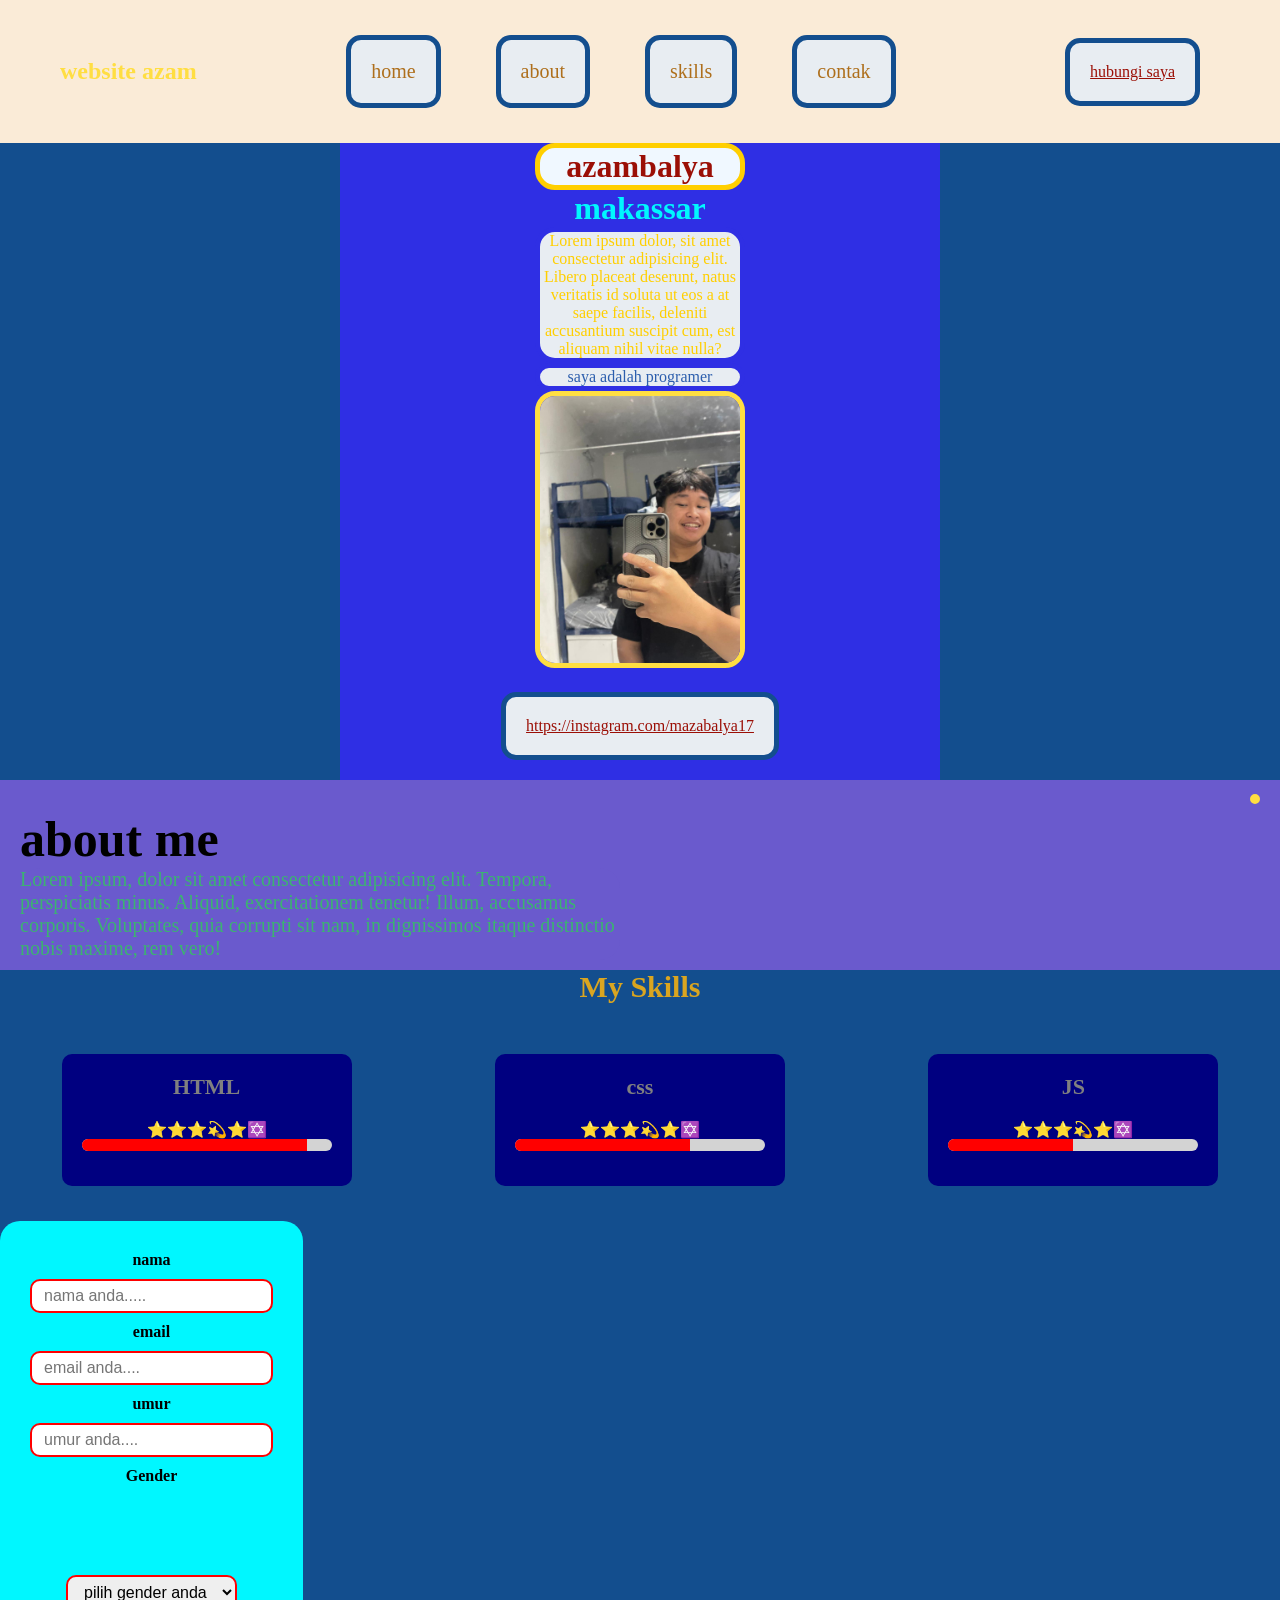
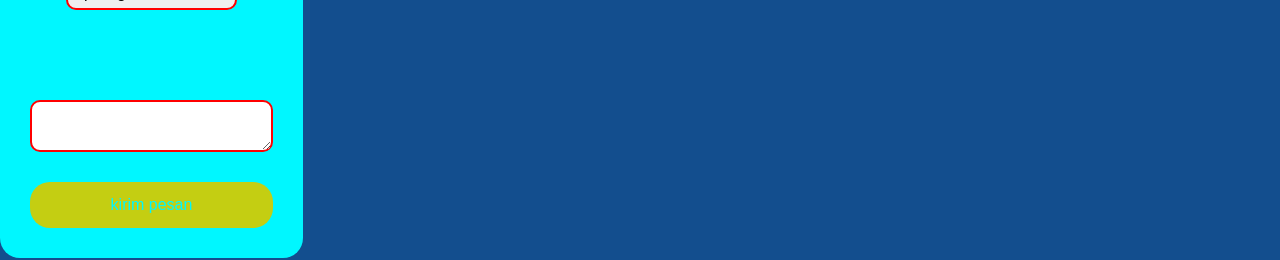
==== page3.html @ 0e95609a "first_website" ====
<!DOCTYPE html>
<html lang="en">
<head>
    <meta charset="UTF-8">
    <meta name="viewport" content="width=device-width, initial-scale=1.0">
    <title>Document</title>
    <link rel="stylesheet" href="main.css">
    <link href="https://unpkg.com/aos@2.3.1/dist/aos.css" rel="stylesheet">
</head>
<nav class="navbar">
    <h1>website azam</h1>
    <div class="menu">
        <ul>
            <li><a href="index.html">home</a></li>
            <li> <a href="#about-me">about</a></li>
            <li> <a href="#skills">skills</a></li>
            <li> <a href="">contak</a></li>
            
        
        </ul>
    </div>
    <div class="navbutton">
        <a href="">hubungi saya</a>

    </div>


</nav> 
<body>
    <div class="html-1"data-aos="flip-right"data-aos-duration="1000">
 <h1 class="header">azambalya</h1>
 <h1 class="alamat">makassar</h1>
 <p class="lorem">Lorem ipsum dolor, sit amet consectetur adipisicing elit. Libero placeat deserunt, natus veritatis id soluta ut eos a at saepe facilis, deleniti accusantium suscipit cum, est aliquam nihil vitae nulla?</p>
 <p>saya adalah programer</p> 
 <img  src="azzam.jpeg" alt=""> <br>
 <a href="">https://instagram.com/mazabalya17</a>
    </div>
<section id="about-me"class="about-me">
   <div class="about-text">
    <h1>about me </h1>
    <p>Lorem ipsum, dolor sit amet consectetur adipisicing elit. Tempora, perspiciatis minus. Aliquid, exercitationem tenetur! Illum, accusamus corporis. Voluptates, quia corrupti sit nam, in dignissimos itaque distinctio nobis maxime, rem vero!</p>
   </div>
   <div class="about-image">
    <img src="https://i.pravatar.cc/150" alt="">
   </div>
   
</section>

<section id="skills" class="skills">
    <h2>My Skills</h2>
    <div class="skill-container">
        <div class="skill-card"data-aos="fade-right"data-aos-duration="1000">
            <h2>HTML</h2>
            <p>⭐⭐⭐💫⭐✡️</p>
            <div class="progress">
                <div class=" html"></div>
            </div>
        </div>
        <div class="skill-card"data-aos="zoom-in"data-aos-duration="2000">
            <h2>css</h2>
             <p>⭐⭐⭐💫⭐✡️</p>
             <div class="progress">
                <div class=" CSS"></div>
            </div>
        </div>
        <div class="skill-card" data-aos="fade-left"data-aos-duration="1000">
            <h2>JS</h2>
            <p>⭐⭐⭐💫⭐✡️</p>
            <div class="progress">
                <div class=" JS"></div>
            </div>
        </div>
    </div>


</section>
 
<section id="contact" class="contact">
    <div class="contact-form"data-aos="fade-up"
     data-aos-anchor-placement="top-bottom"data-aos-duration="3000">
        <form action="https://formsubmit.co/balyaazzam3@gmail.com" method="post">
            <label for="">nama</label>
            <input type="text" placeholder="nama anda....." name="Nama">
            <label >email</label>
            <input type="email" placeholder="email anda...." name="Email">
            <label >umur</label>
            <input type="number" placeholder="umur anda...." name="Usia">
            <label >Gender</label>
            <select name="" id="">
                <option value="">pilih gender anda</option>
                <option value="pria">pria</option>
                <option value="wanita">wanita</option>
            </select>
            <textarea name="" id=""></textarea>
            <button type="submit">kirim pesan</button>
        </form>
    </div>
    <div class="contact-maps">
        <iframe src="https://www.google.com/maps/embed?pb=!1m18!1m12!1m3!1d11539.938142382489!2d107.06127097141518!3d-6.542502928768488!2m3!1f0!2f0!3f0!3m2!1i1024!2i768!4f13.1!3m3!1m2!1s0x2e69bb000e1ac8b7%3A0xa18f0995cdb37e7b!2sSamara%20village!5e0!3m2!1sid!2sid!4v1786603937059!5m2!1sid!2sid" width="600" height="450" style="border:0;" allowfullscreen="" loading="lazy" referrerpolicy="strict-origin-when-cross-origin"></iframe>
    </div>


</section>
<script src="https://unpkg.com/aos@2.3.1/dist/aos.js"></script>
<script>
  AOS.init();
</script>
</body>
</html>

<style>
   

</style>
---- main.css ----
*{
    margin:0;
    padding: 0;
    scroll-behavior: smooth;
} 
 
 
 .header{
        color: #9B0F06;
      background-color: aliceblue;
      width:200px;
      border: 5px solid #FFCF00;
      border-radius: 20px;
      margin:auto;
      
    }

p{
    color:#2C5EAD;
    background-color: #E8EDF2;
    width: 200px;
    margin:auto;
    border-radius: 20px;
    border:5px solid #2F2FE4;
    
    
    
}

img{
    width: 200px;
    border-radius: 20px;
    border:5px solid #FFDE42;
    transition: 0.8s;

}

a{
    color:#9B0F06;
    background-color:#E8EDF2;
    padding: 20px;
    margin:20px;
    border-radius: 15px;
    display:inline-block;
    border:5px solid #134E8E;
    


    

}
body{
    background-color:#134E8E;
    text-align: center;
    
   
}

h1:hover{
    color:#3A9AFF;
}

p:hover{
    color:#15173D;
    
}

img:hover{
    width:300px;
    
}

a:hover{
    color:#5B23FF;
}

.alamat{
    color:#00F7FF;
}
.lorem{
    color:#FFCF00;
}

.alamat:hover{
    background-color:#E8EDF2;
    
}

.aboutme-1{
    color:#00F7FF;
    background-color:red;


}
 .html-1{
    background-color: #2F2FE4;
     width: 600px;
     margin: auto;
 }



 .navbar{
    display: flex;
    background-color: antiquewhite;
    justify-content: space-between;
    align-items: center;
    padding: 15px 60px;
 } 

 .menu ul{
    display: flex;
    gap: 15px;
 }

 .navbar h1{
    font-weight: bold;
    font-size: 24px;
    color: #FFDE42;
 }

  .menu ul li a{
    color: rgb(174, 111, 28);
    text-decoration: none ;
    font-size: 20px;
    transition: 0.5s;
 }

 .menu ul li a:hover{
    background-color: #FFDE42;
    color: #d7d3bb;
    transform: translateY(-3px);
    padding: 10px 20px;
    border-radius: 30%;
 }
.menu ul li{
    list-style: none;
}

.nav-button a{
    color: #5B23FF;
    background-color: #1761ab;
    padding: 10px 20px;
    border:1px solid #c4ce12;
    border-radius: 20px;
    text-decoration: none;
    font-weight: bold;
}

.nav-button a:hover{
    border: green;

}
.about-me{
    display: flex;
    justify-content: space-between;
    background-color:slateblue;
    padding: 10px 20px;
    
}
    
.about-me h1{
    font-size: 50px;
}
.about-me p{
    width: 600px;
    background-color: slateblue;
    border: none;
    color: mediumseagreen;
    font-size: 20px;
    
}
.about-text{
    text-align: start;
    align-items: center;
    margin-top: 20px;
}
.about-image img{
width: 300px;
}

.about-text h1:hover{
    background-color: #c4ce12;

}
#skills > h2{
    font-size: 30px;
    color: goldenrod;
}

.skill-container{
    display: flex;
    justify-content:center;
    gap:20px;
}

.skill-card{
    width:250px;
    background-color: navy;
    padding: 20px;
    margin: 50px auto;
    border-radius: 10px;
    box-shadow: 0 15px navy;
    transition: 0.3s;
}
.skill-card h2{
    color: grey;
    font-size: 22px;
    margin-bottom: 20px;
}

.skill-card p{
    border: none;
    background: none;
}
.skill-card:hover{
    transform: translateY(-10px);
}

.progress{
    width: 100%;
    height: 12px;
    background-color: lightgrey;
    border-radius: 20px;
    overflow: hidden;
}

.html{
    width: 90%;
    height: 100px;
    background-color: red;

}
.CSS{
    width:70%;
    height: 100px;
    background-color: red;
}
.JS{
    width: 50%;
    height: 100px;
    background-color: red;
}
/* contact section */
.contact{
    width:1200px;
    display:flex;
    justify-content: space-between;
}
.contact-form{
    background-color: #00F7FF;
    padding: 30px;
    border-radius: 20px;

}

.contact-form form{
    display: flex;
    flex-direction: column;
    gap:10px;
}

.contact-form form label{
    font-weight: bold;
}
.contact-form form input, .contact-form form textarea, .contact-form form select{
    border: 2px solid red;
    border-radius: 10px;
    font-size: 16px;
    padding: 6px 12px;
}
.contact-form form button{
    margin-top: 20px;
    border: none;
    border-radius: 20px;
    background-color: #c4ce12;
    color: #00F7FF;
    font-size: 16px;
    cursor: pointer;
    padding: 14px;
}
.contact-form form input:focus, .contact-form form textarea:focus, .contact-form form select{
    border: 2px solid red;
    outline: none;
    margin: 80px auto;

}
.contact-maps iframe{
    height: 480px;
    border-radius: 20px;
    width: 500px;
}
.contact-maps{
    flex: 1;
}
/* end contact section */
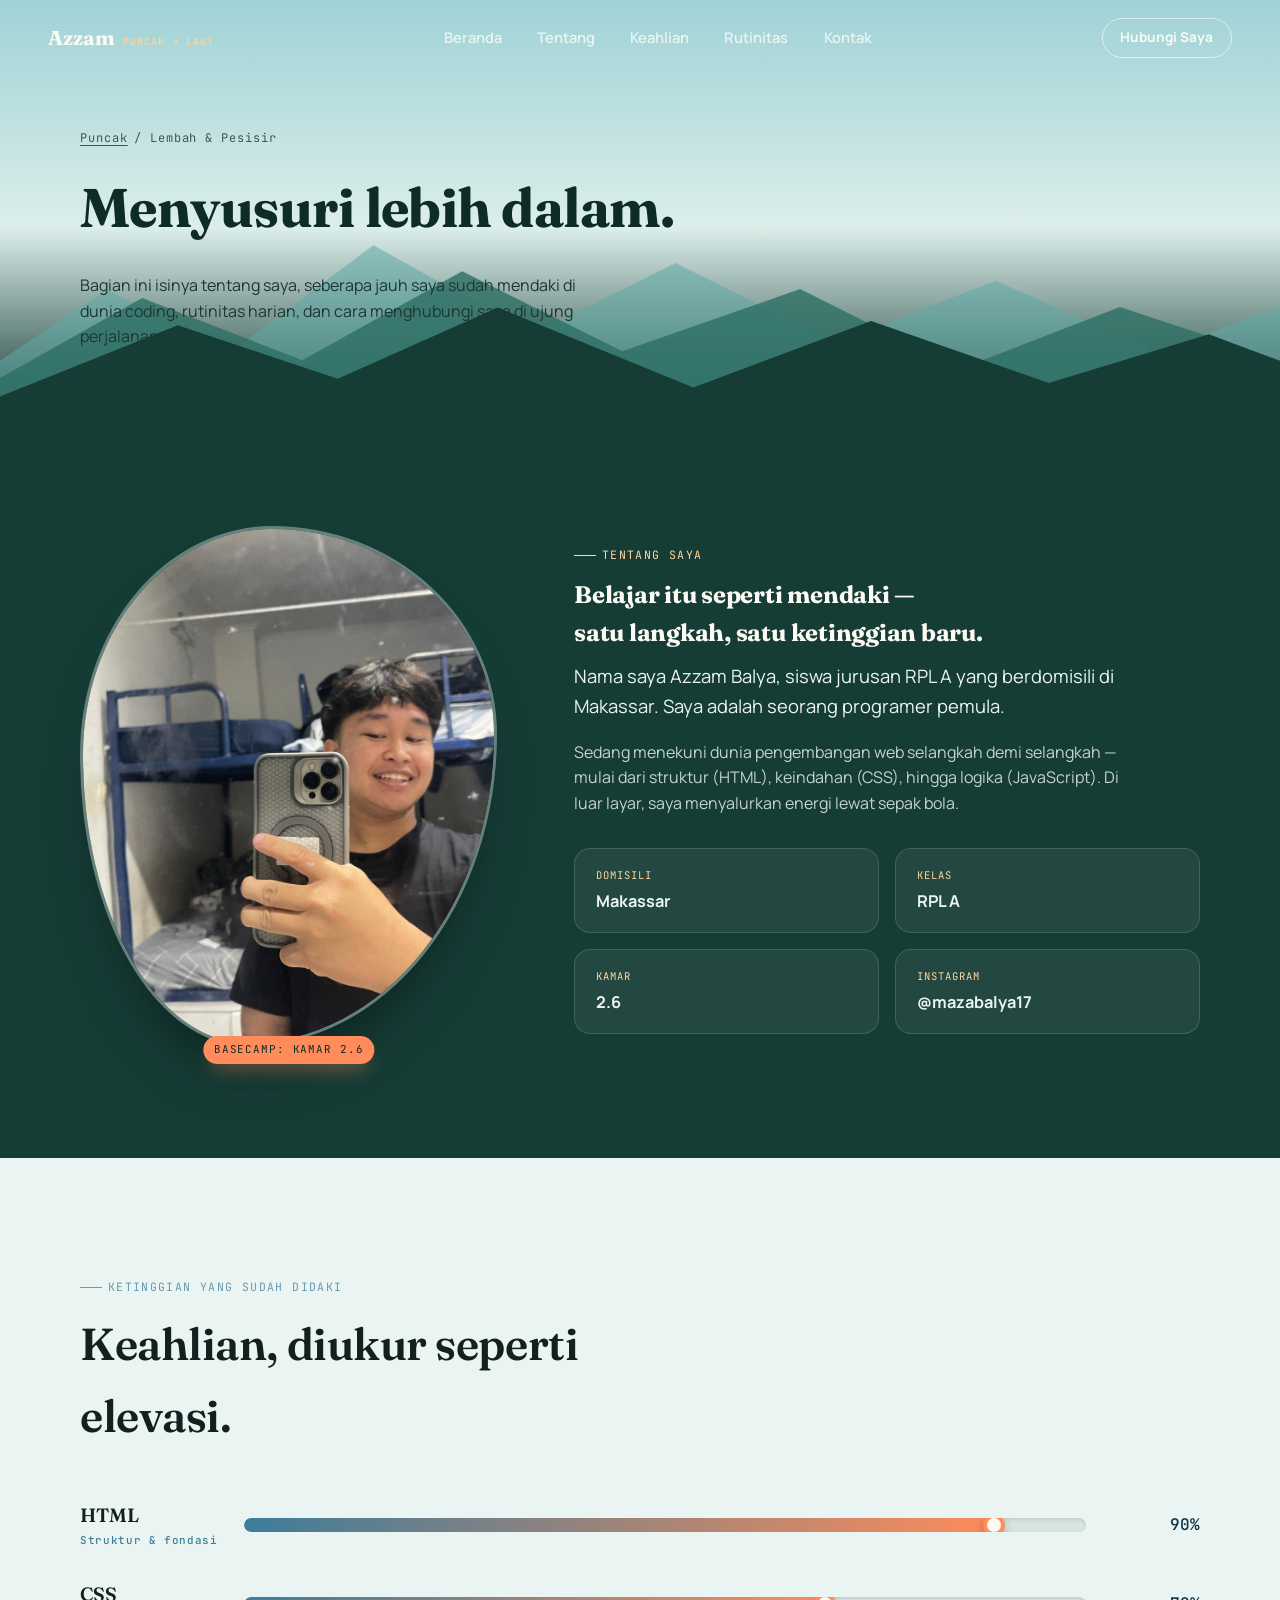
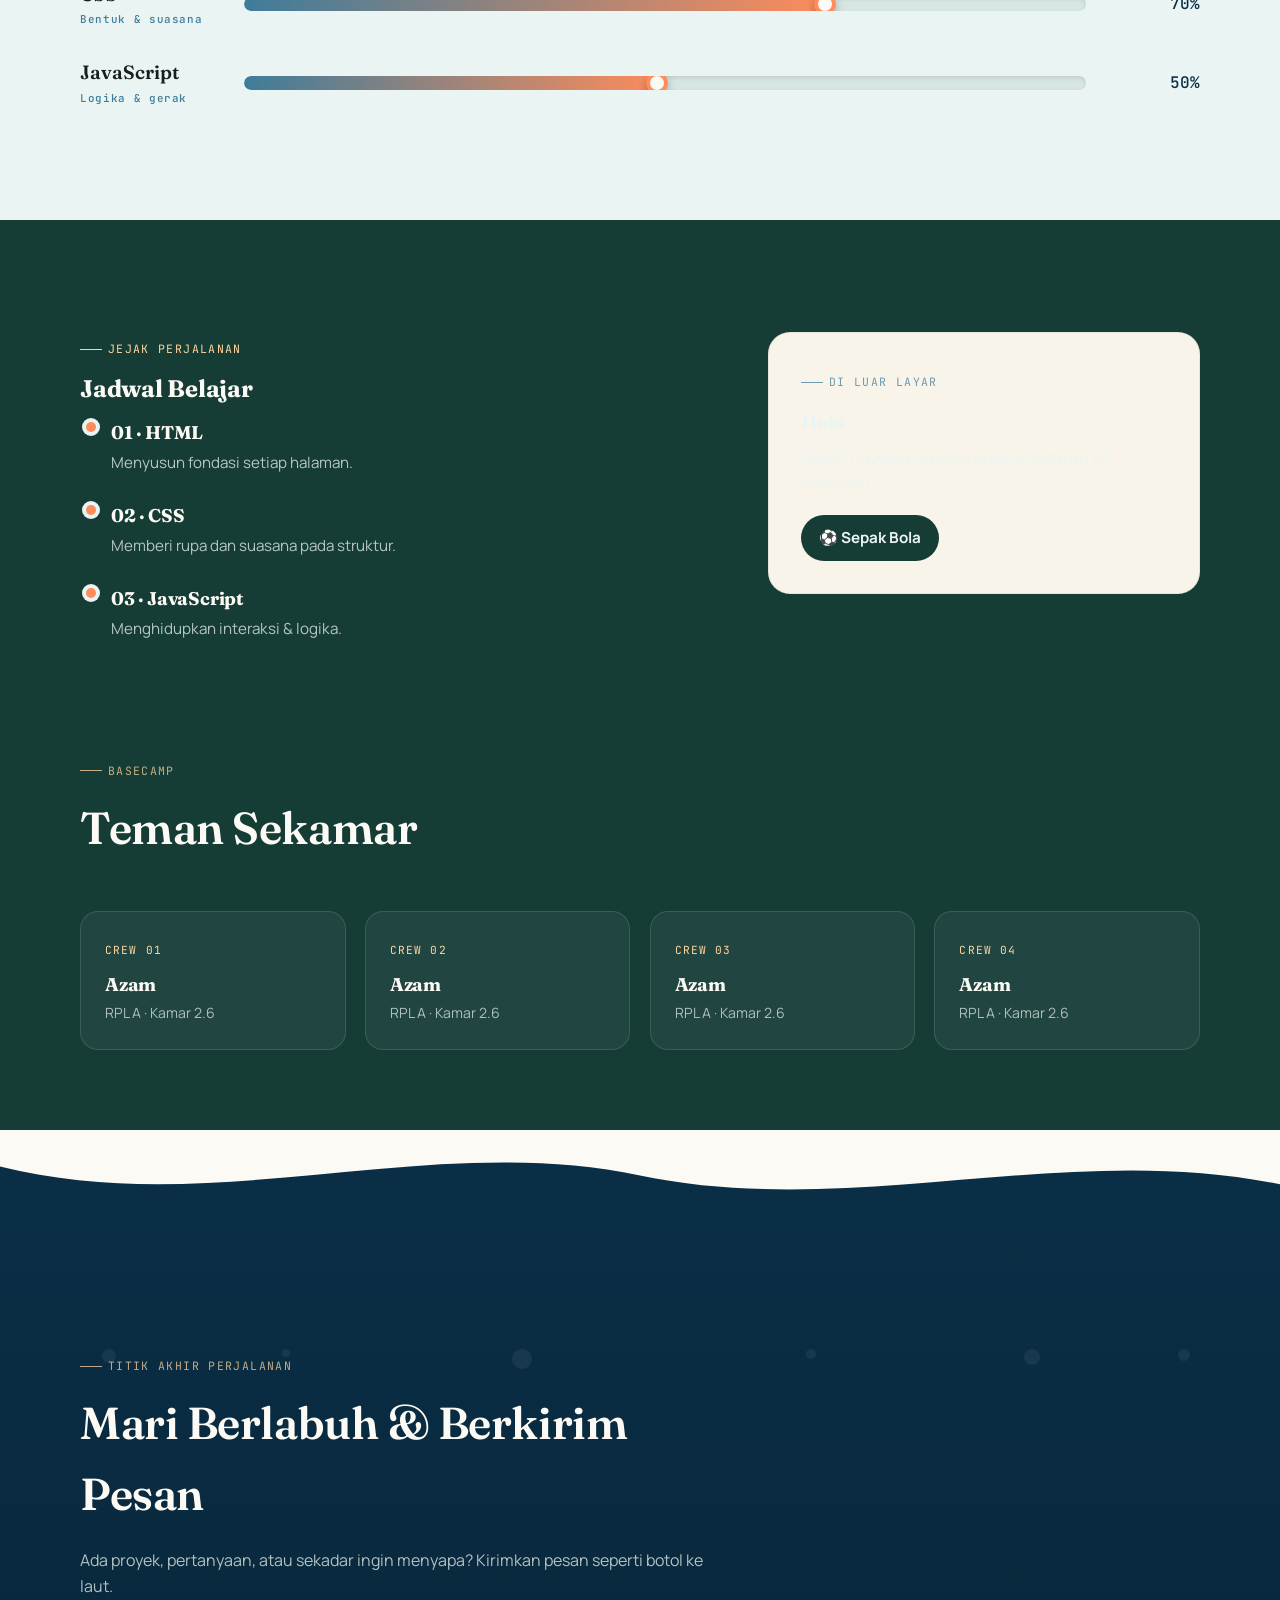
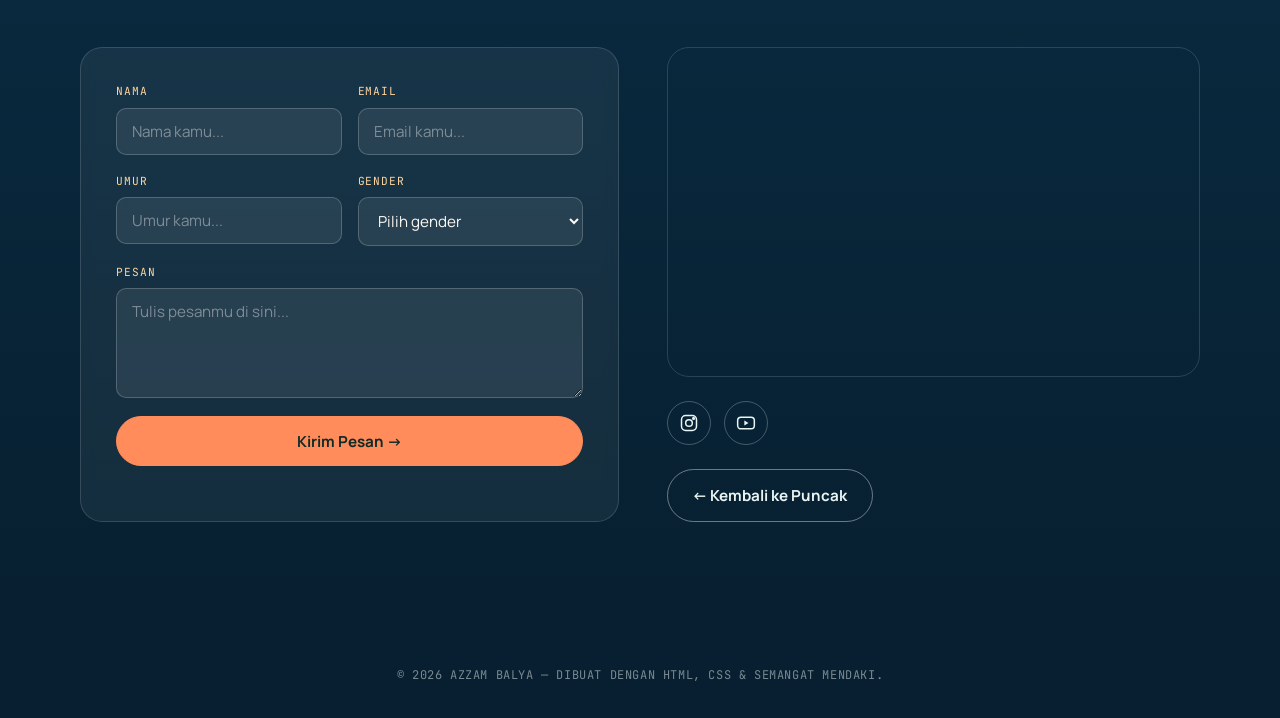
==== commit f749ffc1: "azzam" ====
--- a/page3.html
+++ b/page3.html
@@ -1,119 +1,211 @@
 <!DOCTYPE html>
-<html lang="en">
+<html lang="id">
 <head>
-    <meta charset="UTF-8">
-    <meta name="viewport" content="width=device-width, initial-scale=1.0">
-    <title>Document</title>
-    <link rel="stylesheet" href="main.css">
-    <link href="https://unpkg.com/aos@2.3.1/dist/aos.css" rel="stylesheet">
+<meta charset="UTF-8">
+<meta name="viewport" content="width=device-width, initial-scale=1.0">
+<title>Azzam Balya — Menyusuri Lembah &amp; Pesisir</title>
+<meta name="description" content="Tentang, keahlian, dan kontak Azzam Balya, siswa RPL A, Makassar.">
+<link rel="stylesheet" href="style.css">
 </head>
-<nav class="navbar">
-    <h1>website azam</h1>
-    <div class="menu">
-        <ul>
-            <li><a href="index.html">home</a></li>
-            <li> <a href="#about-me">about</a></li>
-            <li> <a href="#skills">skills</a></li>
-            <li> <a href="">contak</a></li>
-            
-        
-        </ul>
-    </div>
-    <div class="navbutton">
-        <a href="">hubungi saya</a>
-
-    </div>
-
-
-</nav> 
 <body>
-    <div class="html-1"data-aos="flip-right"data-aos-duration="1000">
- <h1 class="header">azambalya</h1>
- <h1 class="alamat">makassar</h1>
- <p class="lorem">Lorem ipsum dolor, sit amet consectetur adipisicing elit. Libero placeat deserunt, natus veritatis id soluta ut eos a at saepe facilis, deleniti accusantium suscipit cum, est aliquam nihil vitae nulla?</p>
- <p>saya adalah programer</p> 
- <img  src="azzam.jpeg" alt=""> <br>
- <a href="">https://instagram.com/mazabalya17</a>
-    </div>
-<section id="about-me"class="about-me">
-   <div class="about-text">
-    <h1>about me </h1>
-    <p>Lorem ipsum, dolor sit amet consectetur adipisicing elit. Tempora, perspiciatis minus. Aliquid, exercitationem tenetur! Illum, accusamus corporis. Voluptates, quia corrupti sit nam, in dignissimos itaque distinctio nobis maxime, rem vero!</p>
-   </div>
-   <div class="about-image">
-    <img src="https://i.pravatar.cc/150" alt="">
-   </div>
-   
-</section>
-
-<section id="skills" class="skills">
-    <h2>My Skills</h2>
-    <div class="skill-container">
-        <div class="skill-card"data-aos="fade-right"data-aos-duration="1000">
-            <h2>HTML</h2>
-            <p>⭐⭐⭐💫⭐✡️</p>
-            <div class="progress">
-                <div class=" html"></div>
-            </div>
+
+<nav class="navbar" id="navbar">
+  <a href="index.html" class="brand">Azzam <small>PUNCAK&nbsp;→&nbsp;LAUT</small></a>
+  <ul class="nav-links" id="navLinks">
+    <li><a href="index.html">Beranda</a></li>
+    <li><a href="#about">Tentang</a></li>
+    <li><a href="#skills">Keahlian</a></li>
+    <li><a href="#trail">Rutinitas</a></li>
+    <li><a href="#contact">Kontak</a></li>
+  </ul>
+  <a href="#contact" class="btn btn-ghost nav-cta">Hubungi Saya</a>
+  <button class="nav-toggle" id="navToggle" aria-label="Buka menu">
+    <span></span><span></span><span></span>
+  </button>
+</nav>
+
+<!-- ================= SUBHERO ================= -->
+<header class="subhero">
+  <div class="ridge ridge--back" data-parallax="0.2">
+    <svg viewBox="0 0 1440 260" preserveAspectRatio="none"><path fill="#5FA9A6" d="M0 200 L120 120 L260 190 L420 70 L600 170 L760 90 L940 180 L1120 110 L1300 190 L1440 140 L1440 260 L0 260 Z"/></svg>
+  </div>
+  <div class="ridge ridge--mid" data-parallax="0.32">
+    <svg viewBox="0 0 1440 220" preserveAspectRatio="none"><path fill="#2E6F65" d="M0 180 L160 90 L340 160 L520 60 L700 150 L900 80 L1080 170 L1260 100 L1440 160 L1440 220 L0 220 Z"/></svg>
+  </div>
+  <div class="ridge ridge--front">
+    <svg viewBox="0 0 1440 160" preserveAspectRatio="none"><path fill="#163C36" d="M0 140 L200 60 L380 120 L560 40 L780 130 L980 55 L1180 125 L1360 70 L1440 100 L1440 160 L0 160 Z"/></svg>
+  </div>
+  <div class="subhero-content">
+    <p class="breadcrumb"><a href="index.html">Puncak</a> / Lembah &amp; Pesisir</p>
+    <h1>Menyusuri lebih dalam.</h1>
+    <p>Bagian ini isinya tentang saya, seberapa jauh saya sudah mendaki di dunia coding, rutinitas harian, dan cara menghubungi saya di ujung perjalanan.</p>
+  </div>
+</header>
+
+<!-- ================= ABOUT ================= -->
+<section class="on-teal section-pad" id="about">
+  <div class="container about">
+    <div class="about-portrait reveal">
+      <div class="frame">
+        <img src="azzam.jpeg" alt="Foto Azzam Balya">
+      </div>
+      <span class="pin">BASECAMP: KAMAR 2.6</span>
+    </div>
+    <div class="about-text">
+      <p class="eyebrow reveal" style="color:var(--sunrise-soft)">Tentang Saya</p>
+      <h2 class="reveal reveal-delay-1">Belajar itu seperti mendaki —<br>satu langkah, satu ketinggian baru.</h2>
+      <p class="about-lede reveal reveal-delay-1">Nama saya Azzam Balya, siswa jurusan RPL A yang berdomisili di Makassar. Saya adalah seorang programer pemula.</p>
+      <p class="about-body reveal reveal-delay-2">Sedang menekuni dunia pengembangan web selangkah demi selangkah — mulai dari struktur (HTML), keindahan (CSS), hingga logika (JavaScript). Di luar layar, saya menyalurkan energi lewat sepak bola.</p>
+      <div class="fact-grid reveal reveal-delay-3">
+        <div class="fact"><span class="k">Domisili</span><span class="v">Makassar</span></div>
+        <div class="fact"><span class="k">Kelas</span><span class="v">RPL A</span></div>
+        <div class="fact"><span class="k">Kamar</span><span class="v">2.6</span></div>
+        <div class="fact"><span class="k">Instagram</span><span class="v">@mazabalya17</span></div>
+      </div>
+    </div>
+  </div>
+</section>
+
+<!-- ================= SKILLS ================= -->
+<section class="skills section-pad" id="skills">
+  <div class="container">
+    <div class="section-head reveal">
+      <p class="eyebrow" style="color:var(--glacier-blue)">Ketinggian yang Sudah Didaki</p>
+      <h2>Keahlian, diukur seperti elevasi.</h2>
+    </div>
+    <div class="elevation-list">
+      <div class="elev-item reveal">
+        <span class="name">HTML<small>Struktur & fondasi</small></span>
+        <div class="gauge"><div class="gauge-fill" data-fill="90"></div></div>
+        <span class="amt">90%</span>
+      </div>
+      <div class="elev-item reveal reveal-delay-1">
+        <span class="name">CSS<small>Bentuk & suasana</small></span>
+        <div class="gauge"><div class="gauge-fill" data-fill="70"></div></div>
+        <span class="amt">70%</span>
+      </div>
+      <div class="elev-item reveal reveal-delay-2">
+        <span class="name">JavaScript<small>Logika & gerak</small></span>
+        <div class="gauge"><div class="gauge-fill" data-fill="50"></div></div>
+        <span class="amt">50%</span>
+      </div>
+    </div>
+  </div>
+</section>
+
+<!-- ================= TRAIL / SCHEDULE + HOBBY ================= -->
+<section class="on-teal section-pad" id="trail">
+  <div class="container trail-grid">
+    <div>
+      <p class="eyebrow reveal" style="color:var(--sunrise-soft)">Jejak Perjalanan</p>
+      <h2 class="reveal reveal-delay-1" style="color:var(--paper)">Jadwal Belajar</h2>
+      <div class="trail-log reveal reveal-delay-2">
+        <div class="stop"><h3 style="color:var(--paper)">01 · HTML</h3><p>Menyusun fondasi setiap halaman.</p></div>
+        <div class="stop"><h3 style="color:var(--paper)">02 · CSS</h3><p>Memberi rupa dan suasana pada struktur.</p></div>
+        <div class="stop"><h3 style="color:var(--paper)">03 · JavaScript</h3><p>Menghidupkan interaksi & logika.</p></div>
+      </div>
+    </div>
+    <div class="hobby-card reveal reveal-delay-2">
+      <p class="eyebrow">Di Luar Layar</p>
+      <h3>Hobi</h3>
+      <p style="opacity:.75; margin-bottom:1.2rem;">Selain ngoding, saya juga senang turun ke lapangan.</p>
+      <span class="hobby-tag">⚽ Sepak Bola</span>
+    </div>
+  </div>
+</section>
+
+<!-- ================= CREW / ROOM ================= -->
+<section class="on-teal" style="padding-bottom: 5rem;">
+  <div class="container">
+    <div class="section-head reveal">
+      <p class="eyebrow" style="color:var(--sunrise-soft)">Basecamp</p>
+      <h2 style="color:var(--paper)">Teman Sekamar</h2>
+    </div>
+    <div class="crew-grid">
+      <div class="crew-card reveal"><span class="num">CREW 01</span><h3>Azam</h3><p>RPL A · Kamar 2.6</p></div>
+      <div class="crew-card reveal reveal-delay-1"><span class="num">CREW 02</span><h3>Azam</h3><p>RPL A · Kamar 2.6</p></div>
+      <div class="crew-card reveal reveal-delay-2"><span class="num">CREW 03</span><h3>Azam</h3><p>RPL A · Kamar 2.6</p></div>
+      <div class="crew-card reveal reveal-delay-3"><span class="num">CREW 04</span><h3>Azam</h3><p>RPL A · Kamar 2.6</p></div>
+    </div>
+  </div>
+</section>
+
+<!-- ================= WAVE DIVIDER ================= -->
+<div class="wave-divider">
+  <svg viewBox="0 0 1440 120" preserveAspectRatio="none"><path fill="#0A2E45" d="M0 40 C 240 100, 480 0, 720 50 C 960 100, 1200 10, 1440 60 L1440 120 L0 120 Z"/></svg>
+</div>
+
+<!-- ================= CONTACT ================= -->
+<section class="contact-sec section-pad" id="contact">
+  <div class="bubble" style="width:14px;height:14px;left:8%;animation-duration:9s;"></div>
+  <div class="bubble" style="width:8px;height:8px;left:22%;animation-duration:13s;animation-delay:2s;"></div>
+  <div class="bubble" style="width:20px;height:20px;left:40%;animation-duration:11s;animation-delay:1s;"></div>
+  <div class="bubble" style="width:10px;height:10px;left:63%;animation-duration:15s;animation-delay:3s;"></div>
+  <div class="bubble" style="width:16px;height:16px;left:80%;animation-duration:10s;animation-delay:.5s;"></div>
+  <div class="bubble" style="width:12px;height:12px;left:92%;animation-duration:12s;animation-delay:4s;"></div>
+
+  <div class="container">
+    <div class="section-head reveal">
+      <p class="eyebrow" style="color:var(--sunrise-soft)">Titik Akhir Perjalanan</p>
+      <h2>Mari Berlabuh &amp; Berkirim Pesan</h2>
+      <p>Ada proyek, pertanyaan, atau sekadar ingin menyapa? Kirimkan pesan seperti botol ke laut.</p>
+    </div>
+
+    <div class="contact-grid">
+      <div class="form-card reveal">
+        <form action="https://formsubmit.co/balyaazzam3@gmail.com" method="post">
+          <div class="row-2">
+            <div class="field">
+              <label for="nama">Nama</label>
+              <input id="nama" type="text" placeholder="Nama kamu..." name="Nama" required>
+            </div>
+            <div class="field">
+              <label for="email">Email</label>
+              <input id="email" type="email" placeholder="Email kamu..." name="Email" required>
+            </div>
+          </div>
+          <div class="row-2">
+            <div class="field">
+              <label for="usia">Umur</label>
+              <input id="usia" type="number" placeholder="Umur kamu..." name="Usia">
+            </div>
+            <div class="field">
+              <label for="gender">Gender</label>
+              <select id="gender" name="Gender">
+                <option value="">Pilih gender</option>
+                <option value="pria">Pria</option>
+                <option value="wanita">Wanita</option>
+              </select>
+            </div>
+          </div>
+          <div class="field">
+            <label for="pesan">Pesan</label>
+            <textarea id="pesan" name="Pesan" rows="4" placeholder="Tulis pesanmu di sini..."></textarea>
+          </div>
+          <button type="submit" class="btn btn-solid" style="width:100%; justify-content:center;">Kirim Pesan →</button>
+        </form>
+      </div>
+
+      <div class="reveal reveal-delay-1">
+        <div class="map-card">
+          <iframe src="https://www.google.com/maps/embed?pb=!1m18!1m12!1m3!1d11539.938142382489!2d107.06127097141518!3d-6.542502928768488!2m3!1f0!2f0!3f0!3m2!1i1024!2i768!4f13.1!3m3!1m2!1s0x2e69bb000e1ac8b7%3A0xa18f0995cdb37e7b!2sSamara%20village!5e0!3m2!1sid!2sid!4v1786603937059!5m2!1sid!2sid" loading="lazy" referrerpolicy="strict-origin-when-cross-origin" allowfullscreen></iframe>
         </div>
-        <div class="skill-card"data-aos="zoom-in"data-aos-duration="2000">
-            <h2>css</h2>
-             <p>⭐⭐⭐💫⭐✡️</p>
-             <div class="progress">
-                <div class=" CSS"></div>
-            </div>
+        <div class="socials">
+          <a href="https://instagram.com/mazabalya17" target="_blank" rel="noopener" aria-label="Instagram">
+            <svg width="20" height="20" viewBox="0 0 24 24" fill="none" stroke="currentColor" stroke-width="1.8"><rect x="3" y="3" width="18" height="18" rx="5"/><circle cx="12" cy="12" r="4"/><circle cx="17.5" cy="6.5" r="1"/></svg>
+          </a>
+          <a href="https://www.youtube.com/" target="_blank" rel="noopener" aria-label="YouTube">
+            <svg width="20" height="20" viewBox="0 0 24 24" fill="none" stroke="currentColor" stroke-width="1.8"><rect x="2" y="5" width="20" height="14" rx="4"/><path d="M10 9l5 3-5 3z" fill="currentColor" stroke="none"/></svg>
+          </a>
         </div>
-        <div class="skill-card" data-aos="fade-left"data-aos-duration="1000">
-            <h2>JS</h2>
-            <p>⭐⭐⭐💫⭐✡️</p>
-            <div class="progress">
-                <div class=" JS"></div>
-            </div>
-        </div>
-    </div>
-
-
-</section>
- 
-<section id="contact" class="contact">
-    <div class="contact-form"data-aos="fade-up"
-     data-aos-anchor-placement="top-bottom"data-aos-duration="3000">
-        <form action="https://formsubmit.co/balyaazzam3@gmail.com" method="post">
-            <label for="">nama</label>
-            <input type="text" placeholder="nama anda....." name="Nama">
-            <label >email</label>
-            <input type="email" placeholder="email anda...." name="Email">
-            <label >umur</label>
-            <input type="number" placeholder="umur anda...." name="Usia">
-            <label >Gender</label>
-            <select name="" id="">
-                <option value="">pilih gender anda</option>
-                <option value="pria">pria</option>
-                <option value="wanita">wanita</option>
-            </select>
-            <textarea name="" id=""></textarea>
-            <button type="submit">kirim pesan</button>
-        </form>
-    </div>
-    <div class="contact-maps">
-        <iframe src="https://www.google.com/maps/embed?pb=!1m18!1m12!1m3!1d11539.938142382489!2d107.06127097141518!3d-6.542502928768488!2m3!1f0!2f0!3f0!3m2!1i1024!2i768!4f13.1!3m3!1m2!1s0x2e69bb000e1ac8b7%3A0xa18f0995cdb37e7b!2sSamara%20village!5e0!3m2!1sid!2sid!4v1786603937059!5m2!1sid!2sid" width="600" height="450" style="border:0;" allowfullscreen="" loading="lazy" referrerpolicy="strict-origin-when-cross-origin"></iframe>
-    </div>
-
-
-</section>
-<script src="https://unpkg.com/aos@2.3.1/dist/aos.js"></script>
-<script>
-  AOS.init();
-</script>
+        <a href="index.html" class="btn btn-ghost" style="margin-top:1.5rem; color:var(--peak-fog); border-color:rgba(255,255,255,.4);">← Kembali ke Puncak</a>
+      </div>
+    </div>
+  </div>
+</section>
+
+<footer>© 2026 AZZAM BALYA — DIBUAT DENGAN HTML, CSS &amp; SEMANGAT MENDAKI.</footer>
+
+<script src="script.js"></script>
 </body>
 </html>
-
-<style>
-   
-
-</style>
-
-
-
-
-
--- a/style.css
+++ b/style.css
@@ -0,0 +1,803 @@
+/* ===================================================================
+   AZZAM BALYA — PORTFOLIO
+   Theme: Puncak ke Laut (Peak to Sea)
+   =================================================================== */
+
+@import url('https://fonts.googleapis.com/css2?family=Fraunces:ital,opsz,wght@0,9..144,400;0,9..144,600;0,9..144,700;1,9..144,500&family=Manrope:wght@400;500;600;700;800&family=JetBrains+Mono:wght@400;500&display=swap');
+
+:root{
+  /* --- Color tokens --- */
+  --peak-fog:      #EAF4F2;
+  --peak-fog-2:    #DCEEEA;
+  --alpine-teal:   #163C36;
+  --alpine-teal-2: #0F2B27;
+  --glacier-blue:  #3E7C9A;
+  --ocean-deep:    #0A2E45;
+  --ocean-deep-2:  #071F30;
+  --sunrise:       #FF8C5A;
+  --sunrise-soft:  #FFD59E;
+  --sand-foam:     #F8F4EA;
+  --ink:           #12201E;
+  --paper:         #FCFAF4;
+
+  --font-display: 'Fraunces', serif;
+  --font-body: 'Manrope', sans-serif;
+  --font-mono: 'JetBrains Mono', monospace;
+
+  --ease: cubic-bezier(.22,.61,.36,1);
+}
+
+*, *::before, *::after{ box-sizing: border-box; }
+
+html{ scroll-behavior: smooth; }
+
+body{
+  margin: 0;
+  font-family: var(--font-body);
+  background: var(--paper);
+  color: var(--ink);
+  line-height: 1.6;
+  overflow-x: hidden;
+}
+
+h1, h2, h3{
+  font-family: var(--font-display);
+  margin: 0 0 .4em;
+  letter-spacing: -.01em;
+}
+
+p{ margin: 0 0 1em; }
+
+a{ color: inherit; text-decoration: none; }
+
+img{ max-width: 100%; display: block; }
+
+.eyebrow{
+  font-family: var(--font-mono);
+  font-size: .72rem;
+  letter-spacing: .12em;
+  text-transform: uppercase;
+  opacity: .75;
+  display: inline-flex;
+  align-items: center;
+  gap: .5em;
+}
+.eyebrow::before{
+  content: '';
+  width: 22px;
+  height: 1px;
+  background: currentColor;
+  display: inline-block;
+}
+
+.container{
+  width: min(1120px, 92%);
+  margin-inline: auto;
+}
+
+.btn{
+  display: inline-flex;
+  align-items: center;
+  gap: .6em;
+  font-family: var(--font-body);
+  font-weight: 700;
+  font-size: .95rem;
+  padding: .9em 1.6em;
+  border-radius: 100px;
+  border: 1.5px solid currentColor;
+  cursor: pointer;
+  transition: transform .35s var(--ease), background .35s var(--ease), color .35s var(--ease), box-shadow .35s var(--ease);
+}
+.btn-solid{
+  background: var(--sunrise);
+  border-color: var(--sunrise);
+  color: var(--alpine-teal-2);
+}
+.btn-solid:hover{
+  transform: translateY(-3px);
+  box-shadow: 0 12px 24px -8px rgba(255,140,90,.55);
+}
+.btn-ghost{
+  background: transparent;
+  color: inherit;
+}
+.btn-ghost:hover{
+  background: rgba(255,255,255,.12);
+  transform: translateY(-3px);
+}
+
+/* reveal-on-scroll */
+.reveal{
+  opacity: 0;
+  transform: translateY(28px);
+  transition: opacity .9s var(--ease), transform .9s var(--ease);
+}
+.reveal.is-visible{
+  opacity: 1;
+  transform: translateY(0);
+}
+.reveal-delay-1{ transition-delay: .12s; }
+.reveal-delay-2{ transition-delay: .24s; }
+.reveal-delay-3{ transition-delay: .36s; }
+
+@media (prefers-reduced-motion: reduce){
+  *, *::before, *::after{
+    animation-duration: .01ms !important;
+    animation-iteration-count: 1 !important;
+    transition-duration: .01ms !important;
+    scroll-behavior: auto !important;
+  }
+}
+
+/* ===================== NAVBAR ===================== */
+.navbar{
+  position: fixed;
+  top: 0; left: 0; right: 0;
+  z-index: 100;
+  display: flex;
+  align-items: center;
+  justify-content: space-between;
+  padding: 1.1rem clamp(1.2rem, 5vw, 3rem);
+  transition: background .4s var(--ease), padding .4s var(--ease), box-shadow .4s var(--ease);
+}
+.navbar.is-scrolled{
+  background: rgba(10, 46, 69, .82);
+  backdrop-filter: blur(10px);
+  padding-block: .7rem;
+  box-shadow: 0 10px 30px -18px rgba(0,0,0,.5);
+}
+.brand{
+  font-family: var(--font-display);
+  font-weight: 700;
+  font-size: 1.25rem;
+  color: var(--paper);
+  display: flex;
+  align-items: baseline;
+  gap: .5rem;
+}
+.brand small{
+  font-family: var(--font-mono);
+  font-size: .62rem;
+  letter-spacing: .1em;
+  color: var(--sunrise-soft);
+  font-weight: 500;
+}
+.nav-links{
+  display: flex;
+  gap: 2.2rem;
+  list-style: none;
+  margin: 0; padding: 0;
+}
+.nav-links a{
+  color: var(--peak-fog);
+  font-size: .92rem;
+  font-weight: 600;
+  position: relative;
+  padding-bottom: 4px;
+}
+.nav-links a::after{
+  content:'';
+  position: absolute;
+  left: 0; bottom: 0;
+  width: 0%;
+  height: 2px;
+  background: var(--sunrise);
+  transition: width .35s var(--ease);
+}
+.nav-links a:hover::after{ width: 100%; }
+
+.nav-cta{
+  color: var(--paper);
+  border-color: rgba(255,255,255,.6);
+  padding: .6em 1.3em;
+  font-size: .85rem;
+}
+.nav-toggle{
+  display: none;
+  flex-direction: column;
+  gap: 5px;
+  background: none;
+  border: none;
+  cursor: pointer;
+  z-index: 110;
+}
+.nav-toggle span{
+  width: 26px; height: 2px;
+  background: var(--paper);
+  border-radius: 2px;
+  transition: transform .3s var(--ease), opacity .3s var(--ease);
+}
+.nav-toggle.is-open span:nth-child(1){ transform: translateY(7px) rotate(45deg); }
+.nav-toggle.is-open span:nth-child(2){ opacity: 0; }
+.nav-toggle.is-open span:nth-child(3){ transform: translateY(-7px) rotate(-45deg); }
+
+/* ===================== HERO ===================== */
+.hero{
+  position: relative;
+  min-height: 100vh;
+  display: flex;
+  align-items: center;
+  overflow: hidden;
+  background: linear-gradient(180deg, #BFE3E6 0%, #9FD2D6 22%, var(--peak-fog-2) 55%, var(--alpine-teal) 100%);
+}
+.sky-glow{
+  position: absolute;
+  top: -10%; left: 50%;
+  width: 640px; height: 640px;
+  transform: translateX(-50%);
+  background: radial-gradient(circle, rgba(255,213,158,.85) 0%, rgba(255,213,158,0) 68%);
+  filter: blur(2px);
+  animation: glow-pulse 8s ease-in-out infinite;
+}
+@keyframes glow-pulse{
+  0%,100%{ opacity: .75; transform: translateX(-50%) scale(1); }
+  50%{ opacity: 1; transform: translateX(-50%) scale(1.08); }
+}
+
+.cloud{
+  position: absolute;
+  opacity: .8;
+  animation: drift 40s linear infinite;
+}
+.cloud svg{ width: 100%; height: 100%; }
+.cloud--1{ top: 14%; left: -20%; width: 220px; animation-duration: 55s; }
+.cloud--2{ top: 24%; left: -30%; width: 160px; animation-duration: 70s; animation-delay: -20s; opacity: .6;}
+.cloud--3{ top: 9%;  left: -25%; width: 130px; animation-duration: 46s; animation-delay: -10s; }
+@keyframes drift{
+  from{ transform: translateX(0); }
+  to{ transform: translateX(160vw); }
+}
+
+.bird{
+  position: absolute;
+  width: 34px;
+  animation: bird-flap 1.1s ease-in-out infinite, bird-fly 26s linear infinite;
+  opacity: .55;
+}
+.bird--1{ top: 20%; animation-delay: 0s, 0s; }
+.bird--2{ top: 26%; width: 24px; animation-delay: .3s, -8s; }
+.bird--3{ top: 16%; width: 20px; animation-delay: .15s, -16s; }
+@keyframes bird-fly{
+  from{ transform: translateX(-10vw) translateY(0); }
+  to{ transform: translateX(120vw) translateY(-40px); }
+}
+@keyframes bird-flap{
+  0%,100%{ transform: scaleY(1) translateY(0) ; }
+}
+
+.ridge{
+  position: absolute;
+  bottom: 0; left: 0;
+  width: 100%;
+  line-height: 0;
+}
+.ridge svg{ width: 100%; height: auto; display: block; }
+.ridge--back{ opacity: .55; }
+.ridge--mid{ opacity: .8; }
+
+.hero-content{
+  position: relative;
+  z-index: 3;
+  width: min(1120px, 92%);
+  margin-inline: auto;
+  padding-top: 4rem;
+  text-align: left;
+}
+.hero-tag{
+  color: var(--alpine-teal-2);
+  margin-bottom: 1.4rem;
+}
+.hero h1{
+  font-size: clamp(2.6rem, 7vw, 5.2rem);
+  font-weight: 700;
+  color: var(--alpine-teal-2);
+  line-height: 1.02;
+}
+.hero h1 em{
+  font-style: italic;
+  font-weight: 500;
+  color: var(--glacier-blue);
+}
+.hero-role{
+  font-family: var(--font-mono);
+  font-size: 1rem;
+  color: var(--ocean-deep);
+  margin-bottom: 1.2rem;
+  letter-spacing: .02em;
+}
+.hero-desc{
+  max-width: 46ch;
+  color: #1c3733;
+  font-size: 1.05rem;
+}
+.hero-actions{
+  display: flex;
+  gap: 1rem;
+  margin-top: 2rem;
+  flex-wrap: wrap;
+}
+.hero-actions .btn-ghost{ color: var(--alpine-teal-2); }
+
+.scroll-cue{
+  position: absolute;
+  bottom: 26px; left: 50%;
+  transform: translateX(-50%);
+  z-index: 3;
+  display: flex;
+  flex-direction: column;
+  align-items: center;
+  gap: .5rem;
+  font-family: var(--font-mono);
+  font-size: .68rem;
+  letter-spacing: .12em;
+  color: var(--alpine-teal-2);
+  opacity: .8;
+}
+.scroll-cue .dash{
+  width: 1px; height: 34px;
+  background: currentColor;
+  animation: cue-move 1.8s ease-in-out infinite;
+}
+@keyframes cue-move{
+  0%{ transform: scaleY(0); transform-origin: top; opacity:0;}
+  50%{ transform: scaleY(1); transform-origin: top; opacity:1;}
+  51%{ transform-origin: bottom; }
+  100%{ transform: scaleY(0); transform-origin: bottom; opacity:0;}
+}
+
+/* ===================== SECTION SHELL ===================== */
+section{ position: relative; }
+.section-pad{ padding: clamp(4rem, 9vw, 7rem) 0; }
+.section-head{
+  max-width: 640px;
+  margin-bottom: 3rem;
+}
+.section-head h2{
+  font-size: clamp(1.9rem, 4vw, 2.8rem);
+  font-weight: 600;
+}
+.on-teal{ background: var(--alpine-teal); color: var(--peak-fog); }
+.on-fog{ background: var(--peak-fog); color: var(--ink); }
+
+/* ===================== ABOUT ===================== */
+.about{
+  display: grid;
+  grid-template-columns: .8fr 1.2fr;
+  gap: clamp(2rem, 6vw, 5rem);
+  align-items: center;
+}
+.about-portrait{
+  position: relative;
+}
+.about-portrait .frame{
+  position: relative;
+  border-radius: 46% 54% 60% 40% / 44% 40% 60% 56%;
+  overflow: hidden;
+  border: 3px solid rgba(255,255,255,.35);
+  box-shadow: 0 40px 60px -30px rgba(0,0,0,.55);
+  transition: border-radius 1.2s var(--ease);
+}
+.about-portrait .frame img{
+  width: 100%; aspect-ratio: 4/5; object-fit: cover;
+}
+.about-portrait:hover .frame{
+  border-radius: 54% 46% 40% 60% / 56% 60% 40% 44%;
+}
+.about-portrait .pin{
+  position: absolute;
+  bottom: -18px; left: 50%;
+  transform: translateX(-50%);
+  background: var(--sunrise);
+  color: var(--alpine-teal-2);
+  font-family: var(--font-mono);
+  font-size: .68rem;
+  letter-spacing: .08em;
+  padding: .5em 1em;
+  border-radius: 100px;
+  white-space: nowrap;
+  box-shadow: 0 10px 20px -8px rgba(255,140,90,.6);
+}
+.about-text h2{ color: var(--paper); }
+.about-lede{
+  font-size: 1.15rem;
+  color: var(--peak-fog);
+  max-width: 52ch;
+}
+.about-body{ color: rgba(234,244,242,.82); max-width: 56ch; }
+
+.fact-grid{
+  display: grid;
+  grid-template-columns: repeat(2, minmax(140px, 1fr));
+  gap: 1rem;
+  margin-top: 2rem;
+}
+.fact{
+  background: rgba(255,255,255,.06);
+  border: 1px solid rgba(255,255,255,.14);
+  border-radius: 16px;
+  padding: 1.1rem 1.3rem;
+  transition: transform .35s var(--ease), background .35s var(--ease);
+}
+.fact:hover{
+  transform: translateY(-4px);
+  background: rgba(255,255,255,.1);
+}
+.fact .k{
+  font-family: var(--font-mono);
+  font-size: .66rem;
+  letter-spacing: .1em;
+  text-transform: uppercase;
+  color: var(--sunrise-soft);
+  display: block;
+  margin-bottom: .4em;
+}
+.fact .v{ font-weight: 700; font-size: 1.02rem; }
+
+/* ===================== SKILLS (elevation gauges) ===================== */
+.skills{ background: var(--peak-fog); }
+.elevation-list{
+  display: flex;
+  flex-direction: column;
+  gap: 1.8rem;
+}
+.elev-item{
+  display: grid;
+  grid-template-columns: 140px 1fr 90px;
+  align-items: center;
+  gap: 1.5rem;
+}
+.elev-item .name{
+  font-family: var(--font-display);
+  font-weight: 600;
+  font-size: 1.2rem;
+}
+.elev-item .name small{
+  display:block;
+  font-family: var(--font-mono);
+  font-size: .68rem;
+  color: var(--glacier-blue);
+  font-weight: 500;
+  letter-spacing: .06em;
+  margin-top: 2px;
+}
+.gauge{
+  position: relative;
+  height: 14px;
+  border-radius: 100px;
+  background: #D7E6E3;
+  overflow: hidden;
+  box-shadow: inset 0 2px 4px rgba(0,0,0,.1);
+}
+.gauge-fill{
+  position: absolute;
+  inset: 0;
+  width: 0%;
+  border-radius: 100px;
+  background: linear-gradient(90deg, var(--glacier-blue), var(--sunrise));
+  transition: width 1.4s var(--ease);
+}
+.gauge-fill::after{
+  content: '';
+  position: absolute;
+  right: -3px; top: 50%;
+  transform: translateY(-50%);
+  width: 22px; height: 22px;
+  border-radius: 50%;
+  background: var(--paper);
+  border: 4px solid var(--sunrise);
+  box-shadow: 0 4px 10px rgba(0,0,0,.25);
+}
+.elev-item .amt{
+  font-family: var(--font-mono);
+  text-align: right;
+  font-weight: 500;
+  color: var(--ocean-deep);
+}
+
+/* ===================== TRAIL / SCHEDULE + HOBBY ===================== */
+.trail-grid{
+  display: grid;
+  grid-template-columns: 1.3fr .9fr;
+  gap: clamp(2rem, 5vw, 4rem);
+}
+.trail-log{
+  border-left: 2px solid rgba(20,60,54,.15);
+  padding-left: 1.8rem;
+  display: flex;
+  flex-direction: column;
+  gap: 1.6rem;
+}
+.trail-log .stop{
+  position: relative;
+}
+.trail-log .stop::before{
+  content: '';
+  position: absolute;
+  left: -25px;
+  top: 4px;
+  width: 10px; height: 10px;
+  border-radius: 50%;
+  background: var(--sunrise);
+  box-shadow: 0 0 0 4px var(--peak-fog);
+}
+.trail-log .stop h3{ font-size: 1.15rem; margin-bottom: .2em; }
+.trail-log .stop p{ margin: 0; opacity: .75; font-size: .95rem; }
+
+.hobby-card{
+  background: var(--sand-foam);
+  border-radius: 22px;
+  padding: 2rem;
+  border: 1px solid rgba(20,60,54,.08);
+  height: fit-content;
+}
+.hobby-card .eyebrow{ color: var(--glacier-blue); margin-bottom: 1rem; }
+.hobby-tag{
+  display: inline-flex;
+  align-items: center;
+  gap: .6em;
+  background: var(--alpine-teal);
+  color: var(--peak-fog);
+  padding: .7em 1.2em;
+  border-radius: 100px;
+  font-weight: 700;
+  font-size: .95rem;
+}
+
+/* ===================== CREW / ROOM TABLE -> CARDS ===================== */
+.crew-grid{
+  display: grid;
+  grid-template-columns: repeat(auto-fit, minmax(210px, 1fr));
+  gap: 1.2rem;
+}
+.crew-card{
+  background: rgba(255,255,255,.05);
+  border: 1px solid rgba(255,255,255,.12);
+  border-radius: 18px;
+  padding: 1.5rem;
+  transition: transform .35s var(--ease), background .35s var(--ease);
+}
+.crew-card:hover{
+  transform: translateY(-6px);
+  background: rgba(255,255,255,.1);
+}
+.crew-card .num{
+  font-family: var(--font-mono);
+  font-size: .7rem;
+  color: var(--sunrise-soft);
+  letter-spacing: .1em;
+}
+.crew-card h3{ margin: .5rem 0 .2rem; font-size: 1.15rem; color: var(--paper); }
+.crew-card p{ margin: 0; font-size: .88rem; color: rgba(234,244,242,.7); }
+
+/* ===================== OCEAN DIVIDER ===================== */
+.wave-divider{
+  position: relative;
+  line-height: 0;
+  transform: translateY(1px);
+}
+.wave-divider svg{ width: 100%; height: auto; }
+.wave-layer-1{ animation: wave-shift 18s linear infinite; }
+.wave-layer-2{ animation: wave-shift 26s linear infinite reverse; opacity: .6; }
+@keyframes wave-shift{
+  from{ transform: translateX(0); }
+  to{ transform: translateX(-50%); }
+}
+
+/* ===================== CONTACT (ocean) ===================== */
+.contact-sec{
+  background: linear-gradient(180deg, var(--ocean-deep) 0%, var(--ocean-deep-2) 100%);
+  color: var(--peak-fog);
+  position: relative;
+  overflow: hidden;
+}
+.bubble{
+  position: absolute;
+  border-radius: 50%;
+  background: rgba(255,255,255,.06);
+  animation: rise linear infinite;
+}
+@keyframes rise{
+  from{ transform: translateY(0) translateX(0); opacity: 0; }
+  10%{ opacity: .8; }
+  100%{ transform: translateY(-560px) translateX(20px); opacity: 0; }
+}
+.contact-grid{
+  display: grid;
+  grid-template-columns: 1fr 1fr;
+  gap: 3rem;
+  position: relative;
+  z-index: 2;
+}
+.contact-sec .section-head h2{ color: var(--paper); }
+.contact-sec .section-head p{ color: rgba(234,244,242,.75); }
+
+.form-card{
+  background: rgba(255,255,255,.06);
+  border: 1px solid rgba(255,255,255,.14);
+  border-radius: 22px;
+  padding: clamp(1.5rem, 3vw, 2.2rem);
+  backdrop-filter: blur(6px);
+}
+.field{
+  margin-bottom: 1.1rem;
+  display: flex;
+  flex-direction: column;
+  gap: .4rem;
+}
+.field label{
+  font-family: var(--font-mono);
+  font-size: .7rem;
+  letter-spacing: .08em;
+  text-transform: uppercase;
+  color: var(--sunrise-soft);
+}
+.field input, .field select, .field textarea{
+  background: rgba(255,255,255,.08);
+  border: 1px solid rgba(255,255,255,.2);
+  border-radius: 10px;
+  padding: .8em 1em;
+  color: var(--paper);
+  font-family: var(--font-body);
+  font-size: .95rem;
+  transition: border-color .3s var(--ease), background .3s var(--ease);
+}
+.field input::placeholder, .field textarea::placeholder{ color: rgba(255,255,255,.4); }
+.field input:focus, .field select:focus, .field textarea:focus{
+  outline: none;
+  border-color: var(--sunrise);
+  background: rgba(255,255,255,.12);
+}
+.field select option{ color: #111; }
+.row-2{
+  display: grid;
+  grid-template-columns: 1fr 1fr;
+  gap: 1rem;
+}
+.map-card{
+  border-radius: 22px;
+  overflow: hidden;
+  border: 1px solid rgba(255,255,255,.14);
+  min-height: 320px;
+}
+.map-card iframe{ width: 100%; height: 100%; min-height: 320px; border: 0; filter: saturate(.85) brightness(.95); }
+
+.socials{
+  display: flex;
+  gap: .8rem;
+  margin-top: 1.5rem;
+}
+.socials a{
+  width: 44px; height: 44px;
+  display: grid; place-items: center;
+  border-radius: 50%;
+  border: 1px solid rgba(255,255,255,.25);
+  transition: background .3s var(--ease), transform .3s var(--ease);
+}
+.socials a:hover{ background: var(--sunrise); color: var(--ocean-deep-2); transform: translateY(-3px); }
+
+footer{
+  text-align: center;
+  padding: 2rem 0;
+  font-family: var(--font-mono);
+  font-size: .75rem;
+  letter-spacing: .05em;
+  color: rgba(234,244,242,.5);
+  background: var(--ocean-deep-2);
+}
+
+/* ===================== WAYPOINTS (index teaser) ===================== */
+.waypoint-grid{
+  display: grid;
+  grid-template-columns: repeat(3, 1fr);
+  gap: 1.4rem;
+  margin-bottom: 3rem;
+}
+.waypoint-card{
+  display: block;
+  background: var(--paper);
+  border: 1px solid rgba(22,60,54,.1);
+  border-radius: 20px;
+  padding: 1.8rem;
+  transition: transform .4s var(--ease), box-shadow .4s var(--ease), border-color .4s var(--ease);
+}
+.waypoint-card:hover{
+  transform: translateY(-8px);
+  box-shadow: 0 24px 40px -20px rgba(22,60,54,.25);
+  border-color: var(--sunrise);
+}
+.waypoint-card .num{
+  font-family: var(--font-mono);
+  font-size: .75rem;
+  letter-spacing: .1em;
+  color: var(--glacier-blue);
+}
+.waypoint-card h3{ margin: .6rem 0 .4rem; font-size: 1.25rem; }
+.waypoint-card p{ margin: 0; opacity: .7; font-size: .92rem; }
+
+.cta-banner{
+  display: flex;
+  align-items: center;
+  justify-content: space-between;
+  gap: 1.5rem;
+  flex-wrap: wrap;
+  background: var(--alpine-teal);
+  color: var(--peak-fog);
+  border-radius: 24px;
+  padding: 2.2rem clamp(1.6rem, 4vw, 3rem);
+}
+.cta-banner h3{ margin: .3rem 0 0; font-size: 1.5rem; color: var(--paper); }
+
+/* ===================== SUBHERO (page3 banner) ===================== */
+.subhero{
+  position: relative;
+  min-height: 46vh;
+  display: flex;
+  align-items: flex-end;
+  overflow: hidden;
+  background: linear-gradient(180deg, #9FD2D6 0%, var(--peak-fog-2) 55%, var(--alpine-teal) 100%);
+  padding-top: 5rem;
+}
+.subhero .ridge{ position: absolute; bottom:0; left:0; width:100%; line-height:0; }
+.subhero-content{
+  position: relative;
+  z-index: 2;
+  width: min(1120px, 92%);
+  margin-inline: auto;
+  padding-bottom: 3rem;
+}
+.subhero h1{
+  font-size: clamp(2rem, 5vw, 3.4rem);
+  color: var(--alpine-teal-2);
+}
+.subhero p{ color: #1c3733; max-width: 50ch; }
+.breadcrumb{
+  font-family: var(--font-mono);
+  font-size: .75rem;
+  letter-spacing: .08em;
+  color: var(--ocean-deep);
+  opacity: .8;
+  margin-bottom: 1rem;
+  display: inline-flex;
+  gap: .5em;
+}
+.breadcrumb a{ text-decoration: underline; text-underline-offset: 3px; }
+
+/* ===================== RESPONSIVE ===================== */
+@media (max-width: 900px){
+  .about, .trail-grid, .contact-grid{ grid-template-columns: 1fr; }
+  .about-portrait{ max-width: 320px; margin-inline: auto; }
+  .elev-item{ grid-template-columns: 90px 1fr 70px; gap: 1rem; }
+  .waypoint-grid{ grid-template-columns: 1fr; }
+}
+
+@media (max-width: 760px){
+  .nav-links, .nav-cta{ display: none; }
+  .nav-toggle{ display: flex; }
+  .nav-links.is-open{
+    display: flex;
+    position: fixed;
+    inset: 0;
+    background: var(--ocean-deep);
+    flex-direction: column;
+    align-items: flex-start;
+    justify-content: center;
+    padding: 2rem 2.2rem;
+    gap: 1.6rem;
+    z-index: 105;
+  }
+  .nav-links.is-open a{ font-size: 1.4rem; }
+  .hero-content{ padding-top: 2rem; text-align: left; }
+  .hero-actions{ flex-direction: column; align-items: flex-start; }
+  .row-2{ grid-template-columns: 1fr; }
+  .crew-grid{ grid-template-columns: repeat(auto-fit, minmax(150px, 1fr)); }
+  .cta-banner{ flex-direction: column; align-items: flex-start; }
+  .cta-banner .btn{ width: 100%; justify-content: center; }
+  .subhero{ min-height: 38vh; }
+}
+
+@media (max-width: 480px){
+  .hero h1{ font-size: 2.4rem; }
+  .fact-grid{ grid-template-columns: 1fr 1fr; }
+  .elev-item{ grid-template-columns: 1fr; gap: .5rem; text-align: left; }
+  .elev-item .amt{ text-align: left; }
+}
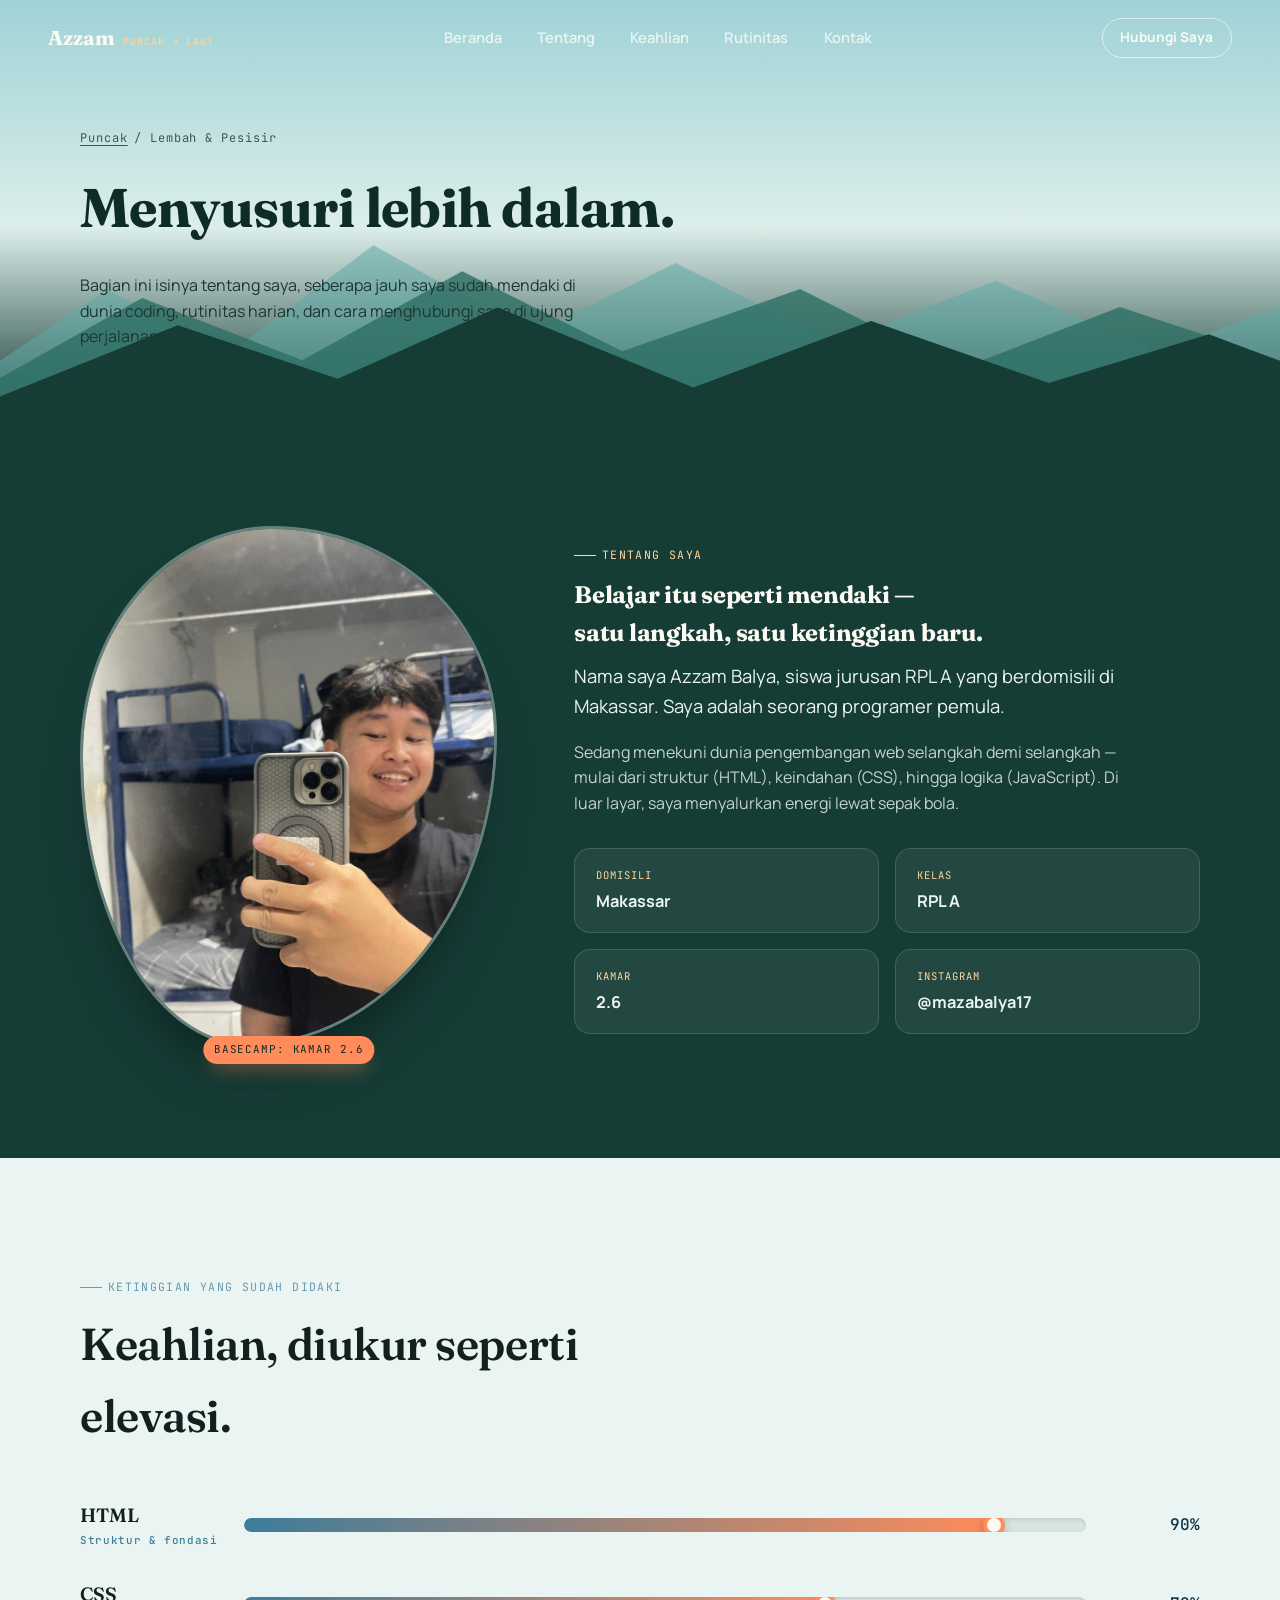
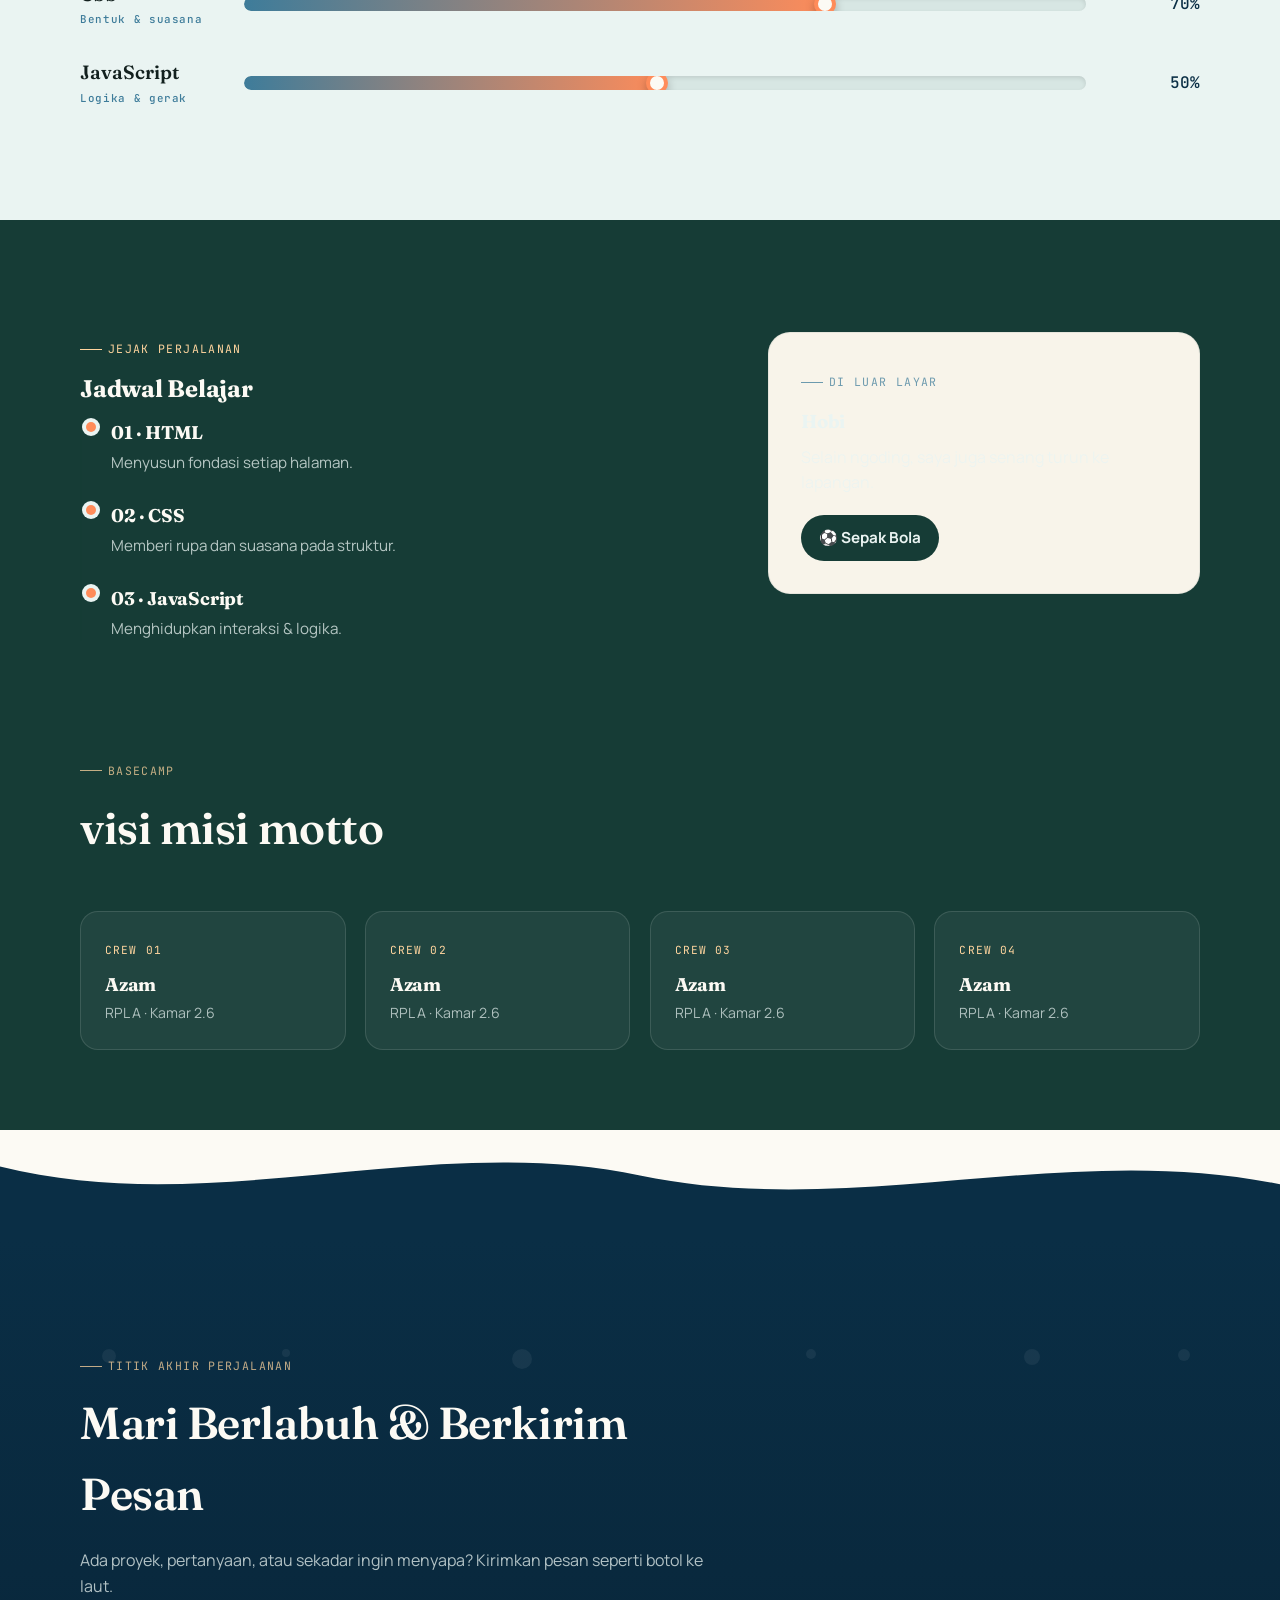
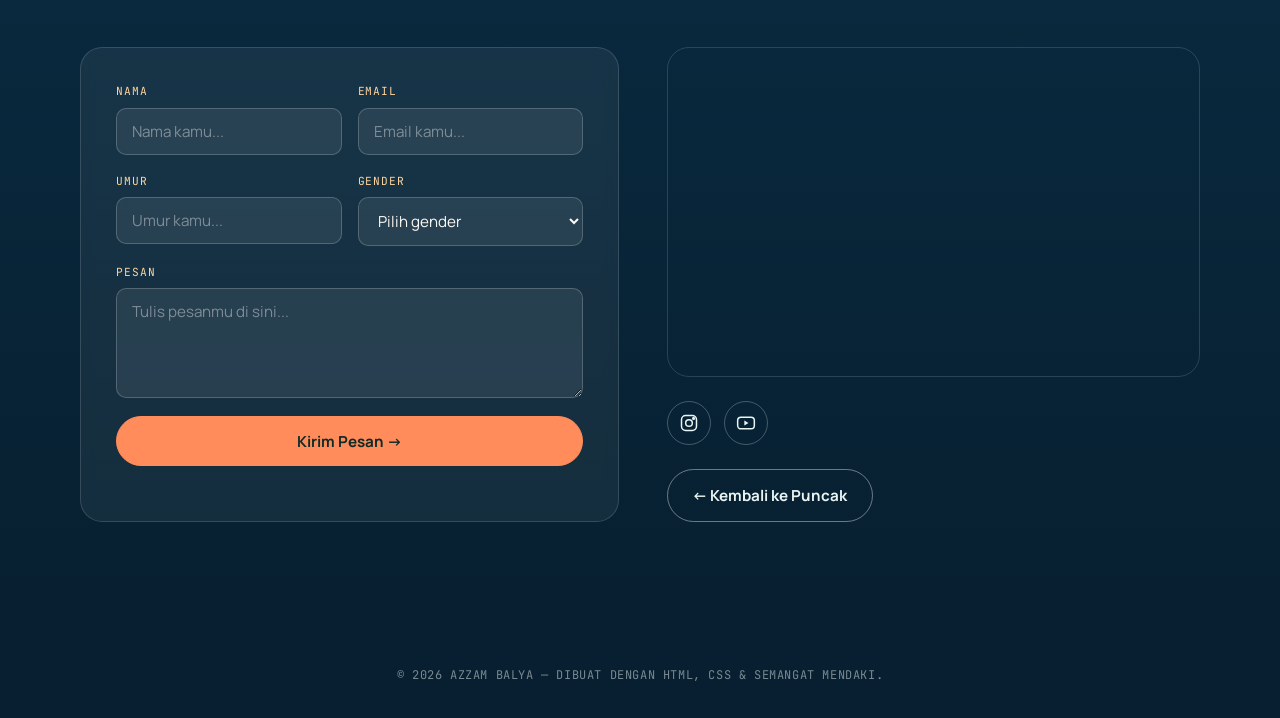
==== commit 2784f0e9: "page3.html" ====
--- a/page3.html
+++ b/page3.html
@@ -118,8 +118,8 @@
 <section class="on-teal" style="padding-bottom: 5rem;">
   <div class="container">
     <div class="section-head reveal">
-      <p class="eyebrow" style="color:var(--sunrise-soft)">Basecamp</p>
-      <h2 style="color:var(--paper)">Teman Sekamar</h2>
+      <p class="eyebrow" style="color:var(--sunrise-soft)">basecamp</p>
+      <h2 style="color:var(--paper)">visi misi motto</h2>
     </div>
     <div class="crew-grid">
       <div class="crew-card reveal"><span class="num">CREW 01</span><h3>Azam</h3><p>RPL A · Kamar 2.6</p></div>
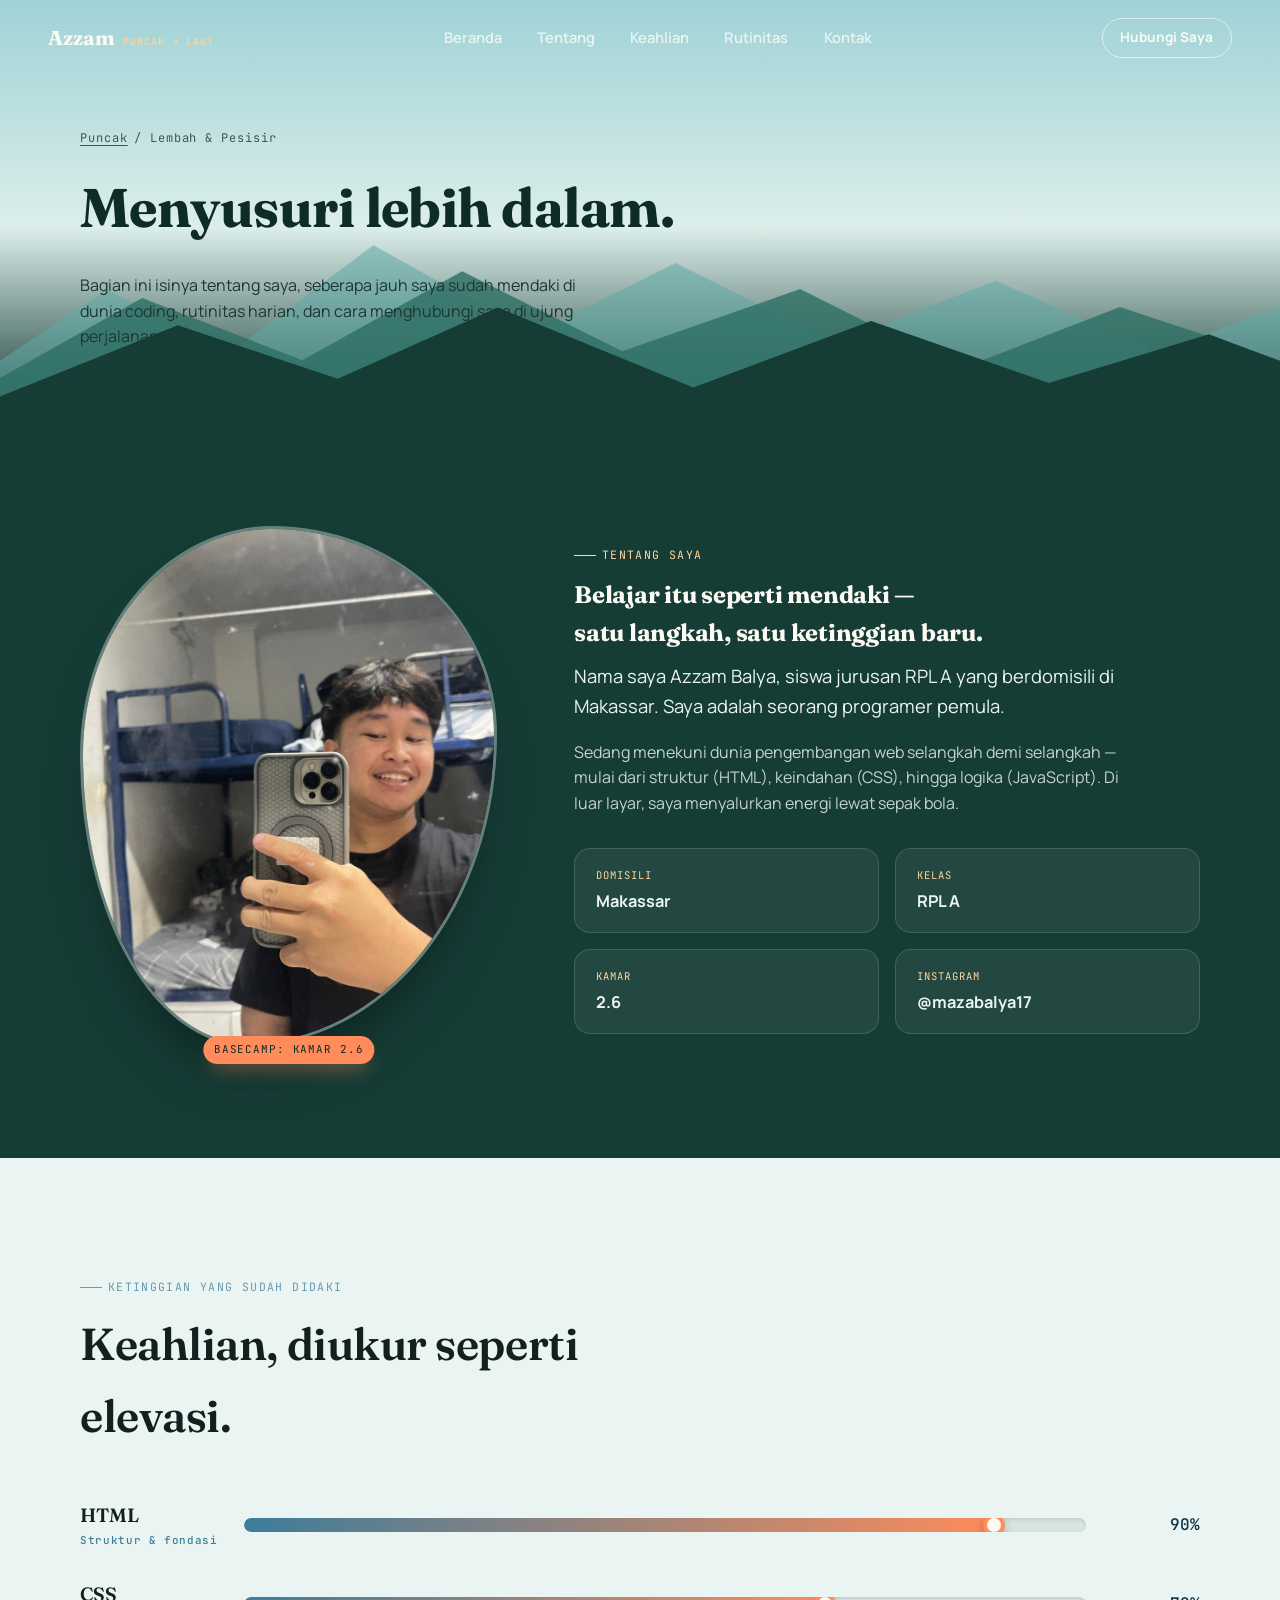
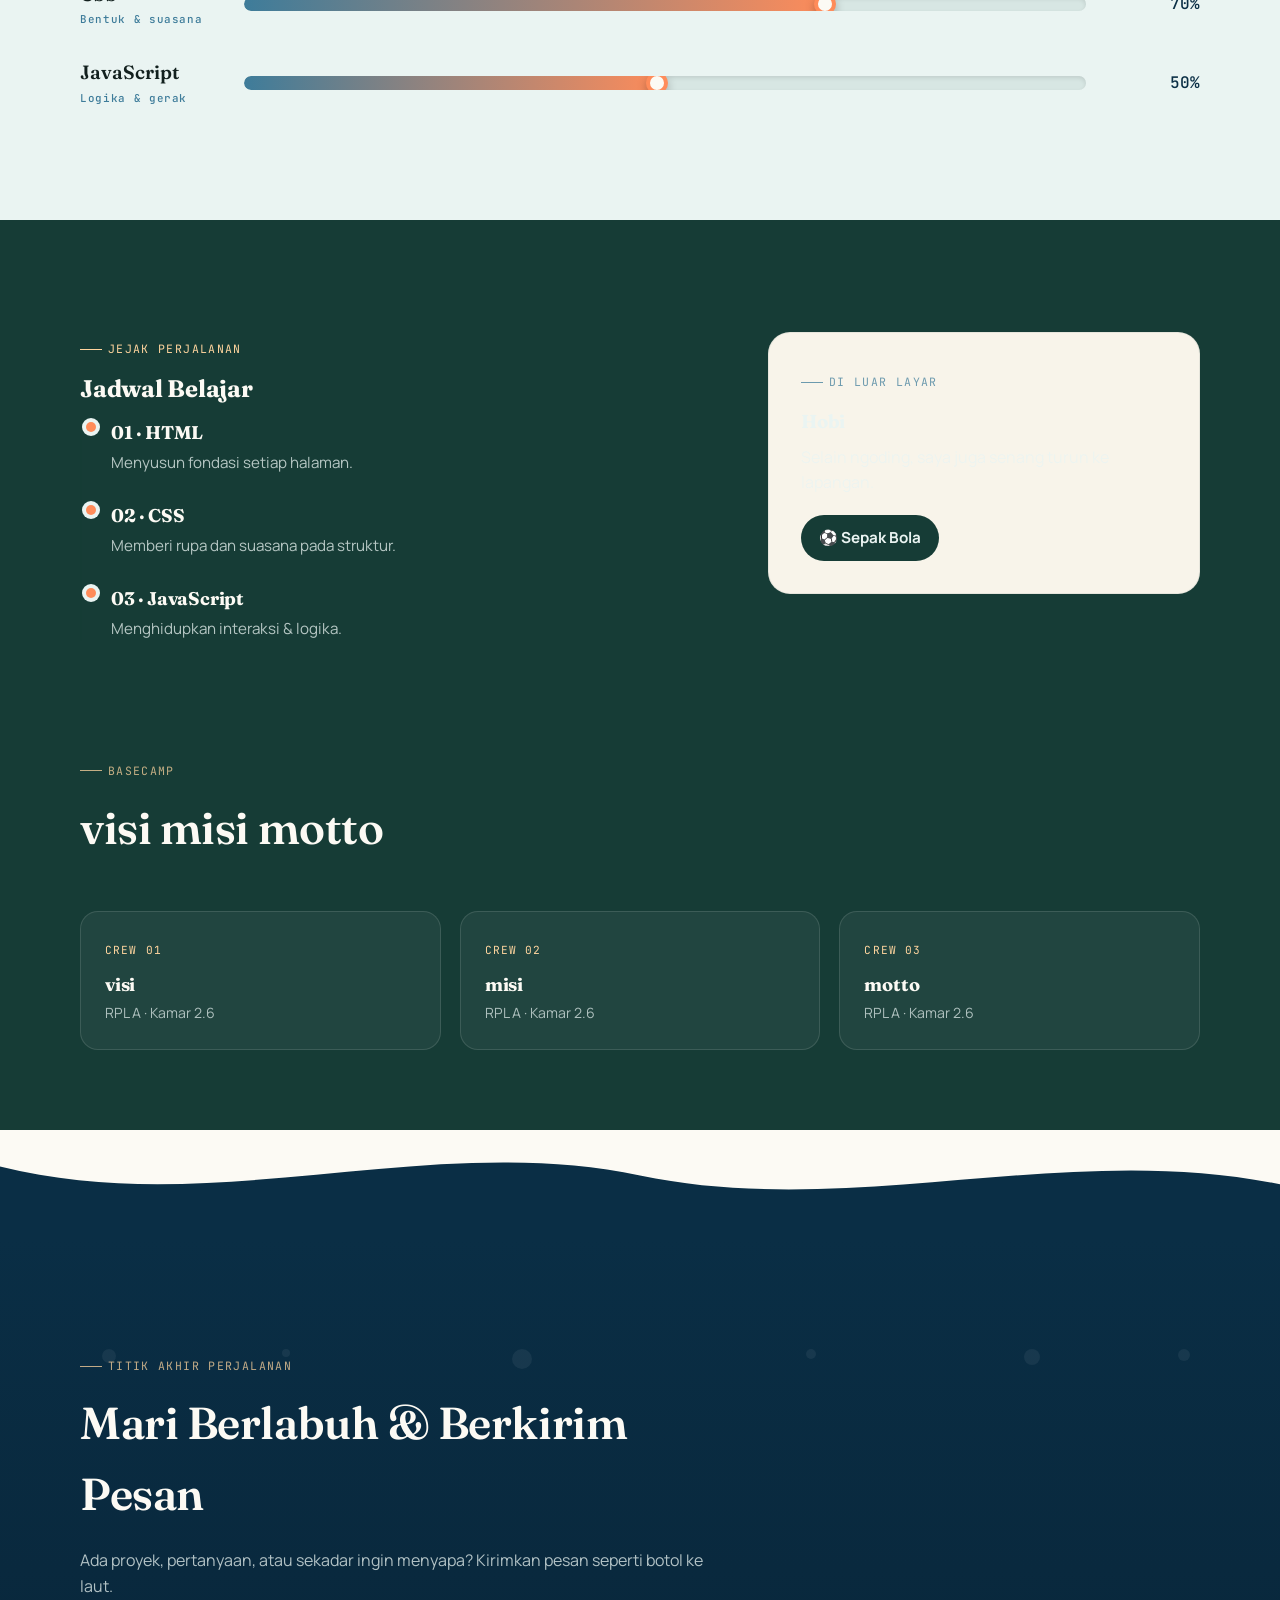
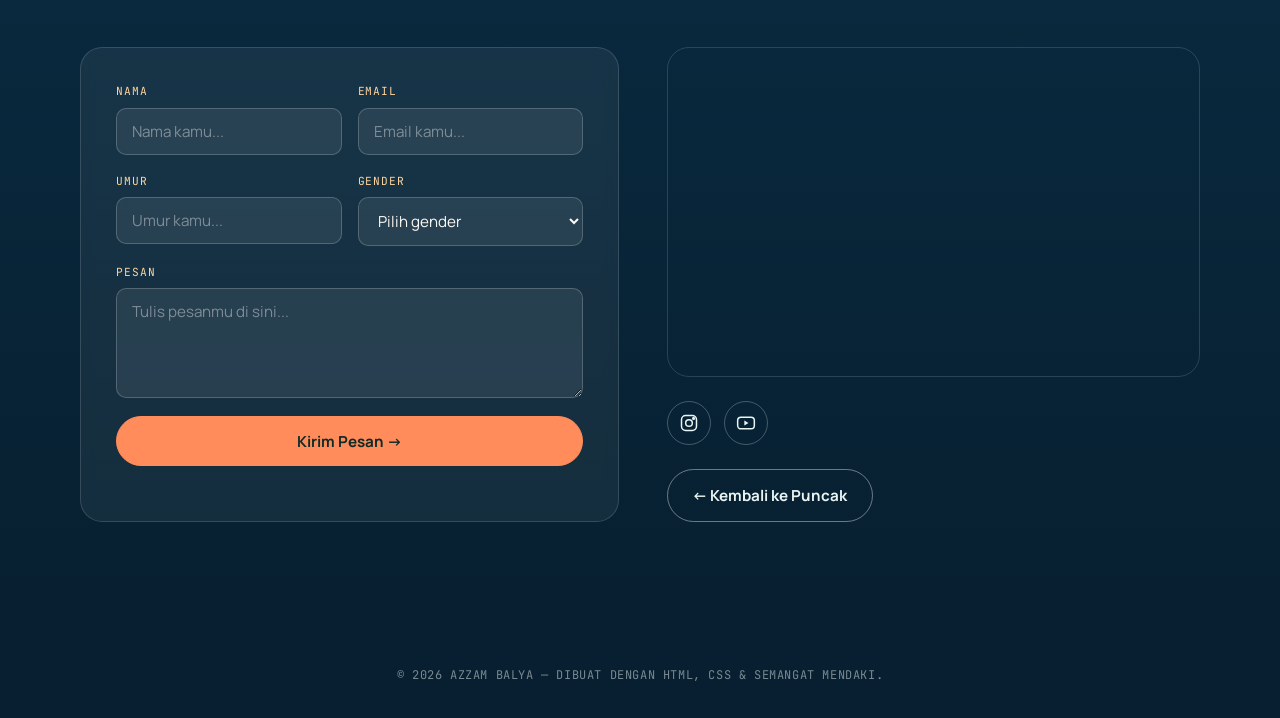
==== commit 9780fcd2: "page3.html" ====
--- a/page3.html
+++ b/page3.html
@@ -122,10 +122,10 @@
       <h2 style="color:var(--paper)">visi misi motto</h2>
     </div>
     <div class="crew-grid">
-      <div class="crew-card reveal"><span class="num">CREW 01</span><h3>Azam</h3><p>RPL A · Kamar 2.6</p></div>
-      <div class="crew-card reveal reveal-delay-1"><span class="num">CREW 02</span><h3>Azam</h3><p>RPL A · Kamar 2.6</p></div>
-      <div class="crew-card reveal reveal-delay-2"><span class="num">CREW 03</span><h3>Azam</h3><p>RPL A · Kamar 2.6</p></div>
-      <div class="crew-card reveal reveal-delay-3"><span class="num">CREW 04</span><h3>Azam</h3><p>RPL A · Kamar 2.6</p></div>
+      <div class="crew-card reveal"><span class="num">CREW 01</span><h3>visi</h3><p>RPL A · Kamar 2.6</p></div>
+      <div class="crew-card reveal reveal-delay-1"><span class="num">CREW 02</span><h3>misi</h3><p>RPL A · Kamar 2.6</p></div>
+      <div class="crew-card reveal reveal-delay-2"><span class="num">CREW 03</span><h3>motto</h3><p>RPL A · Kamar 2.6</p></div>
+     
     </div>
   </div>
 </section>
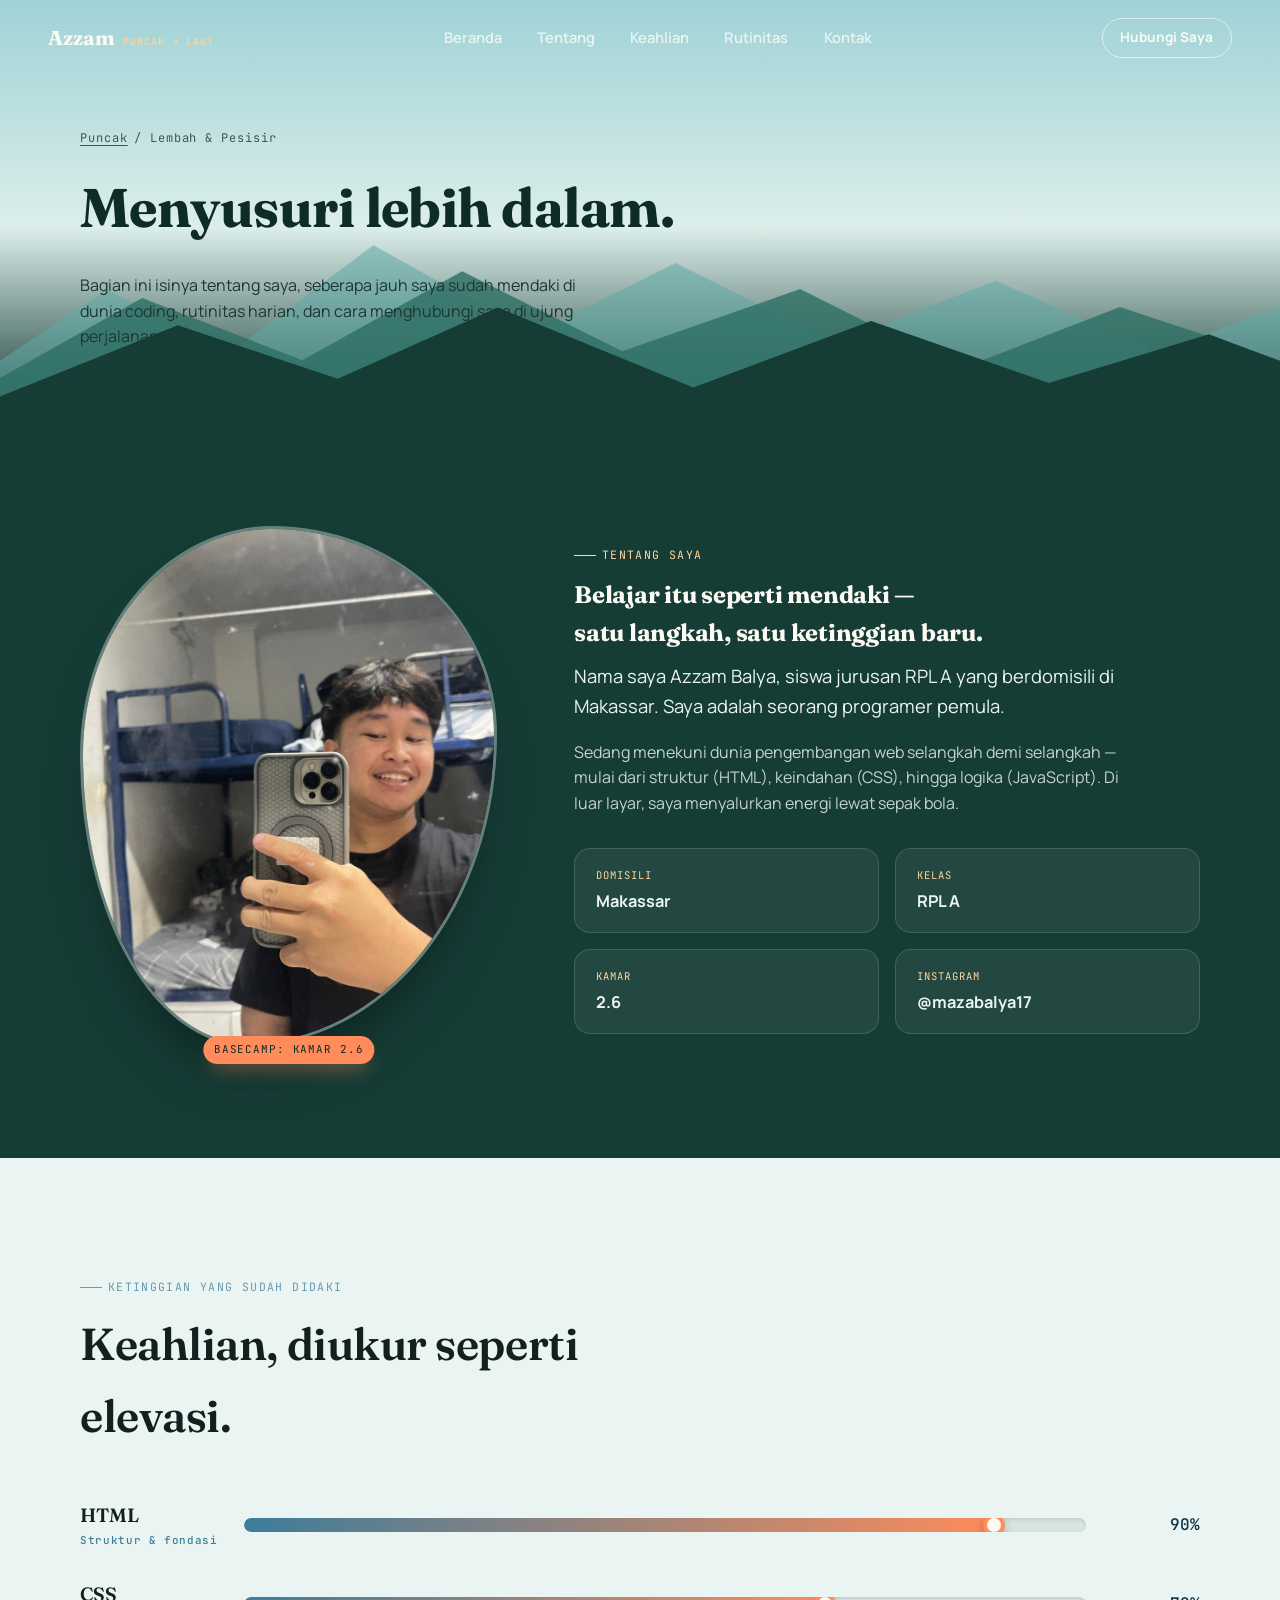
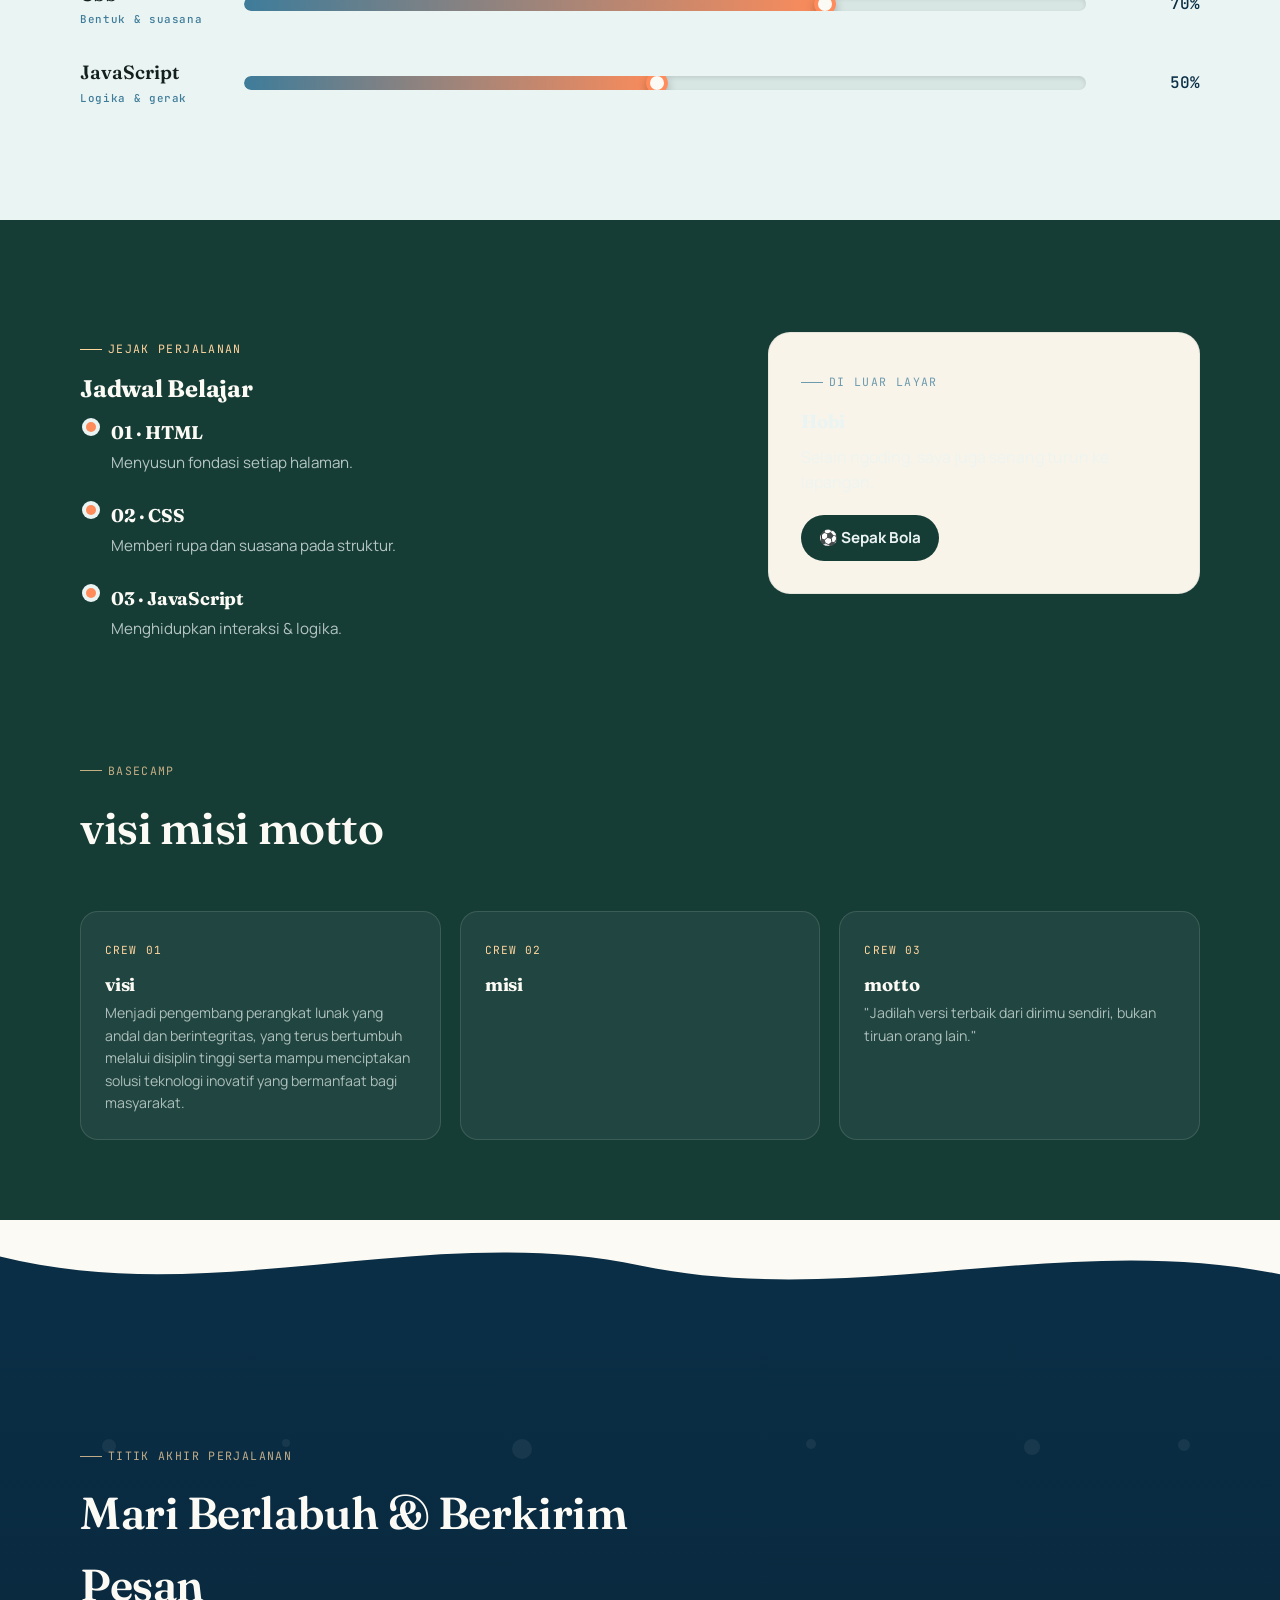
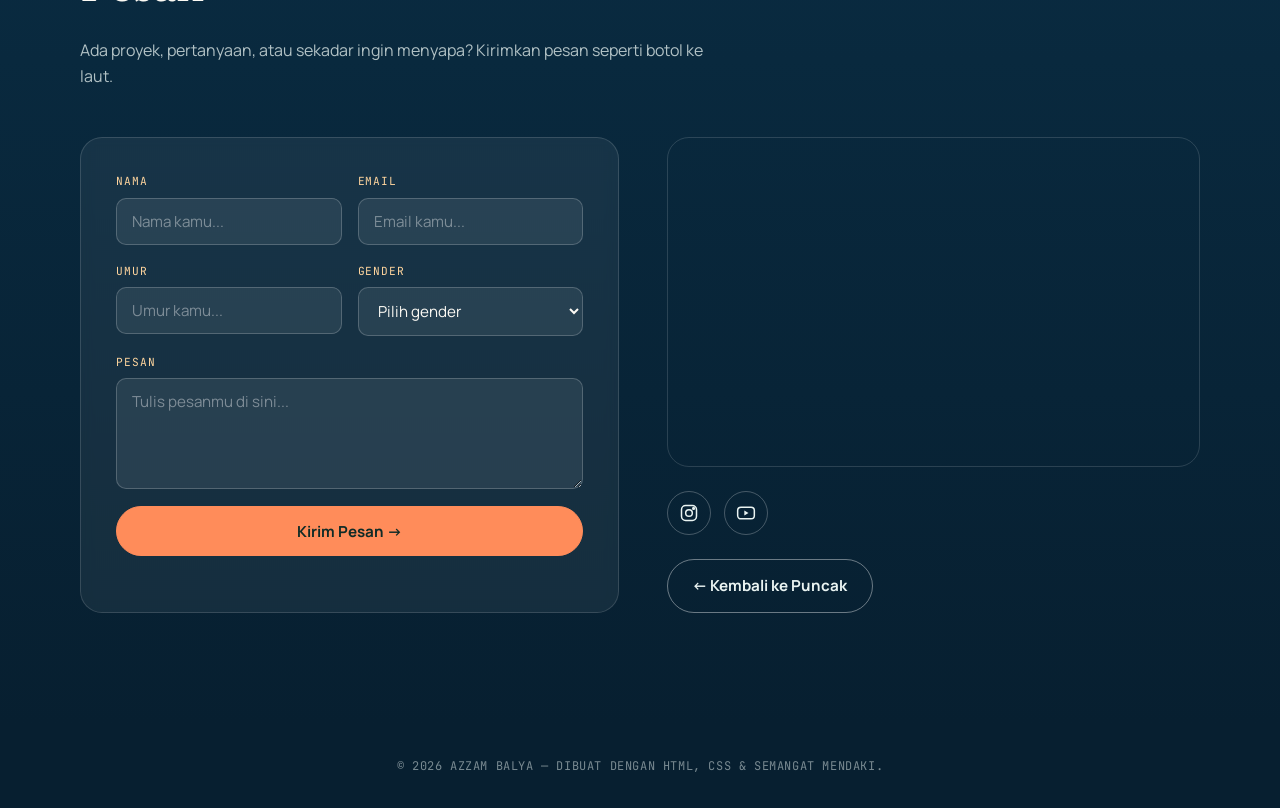
==== commit 72a17411: "page3.html" ====
--- a/page3.html
+++ b/page3.html
@@ -122,9 +122,9 @@
       <h2 style="color:var(--paper)">visi misi motto</h2>
     </div>
     <div class="crew-grid">
-      <div class="crew-card reveal"><span class="num">CREW 01</span><h3>visi</h3><p>RPL A · Kamar 2.6</p></div>
-      <div class="crew-card reveal reveal-delay-1"><span class="num">CREW 02</span><h3>misi</h3><p>RPL A · Kamar 2.6</p></div>
-      <div class="crew-card reveal reveal-delay-2"><span class="num">CREW 03</span><h3>motto</h3><p>RPL A · Kamar 2.6</p></div>
+      <div class="crew-card reveal"><span class="num">CREW 01</span><h3>visi</h3><p>Menjadi pengembang perangkat lunak yang andal dan berintegritas, yang terus bertumbuh melalui disiplin tinggi serta mampu menciptakan solusi teknologi inovatif yang bermanfaat bagi masyarakat.</p></div>
+      <div class="crew-card reveal reveal-delay-1"><span class="num">CREW 02</span><h3>misi</h3><p></p></div>
+      <div class="crew-card reveal reveal-delay-2"><span class="num">CREW 03</span><h3>motto</h3><p>"Jadilah versi terbaik dari dirimu sendiri, bukan tiruan orang lain."</p></div>
      
     </div>
   </div>
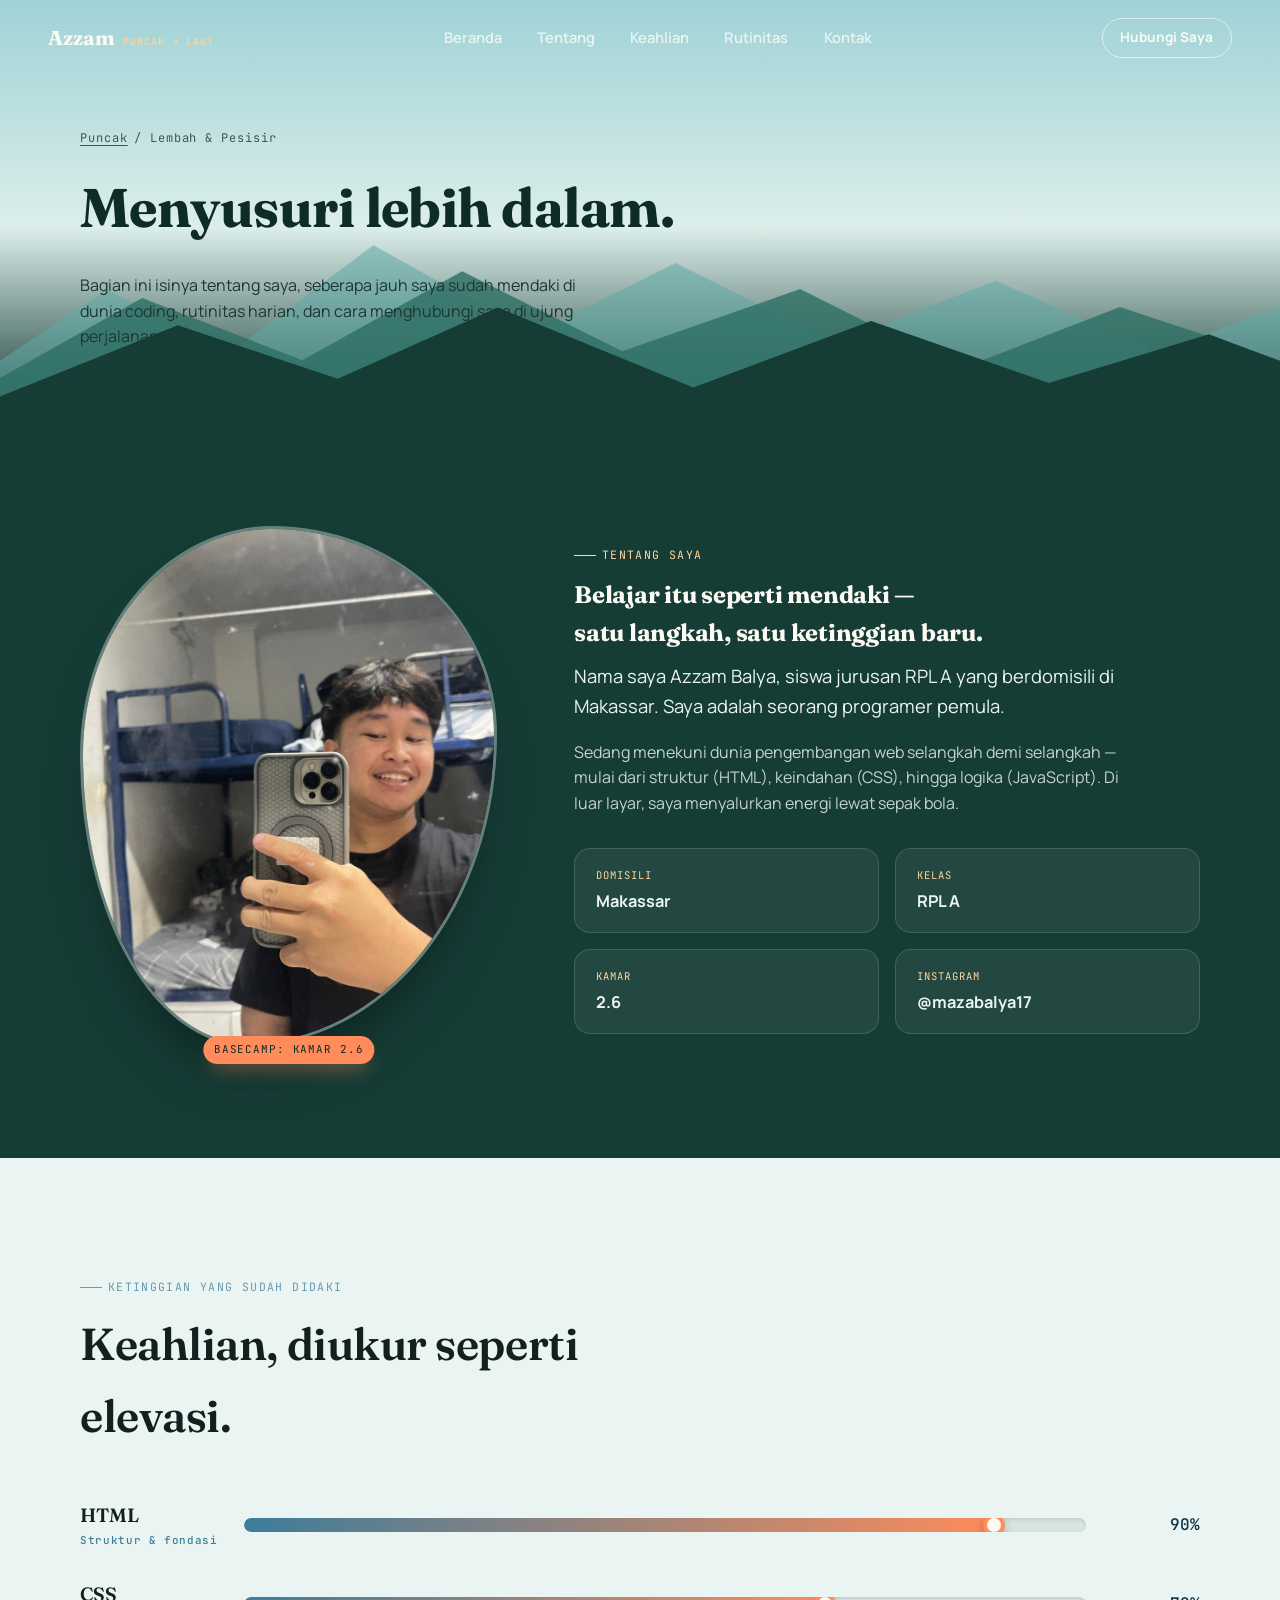
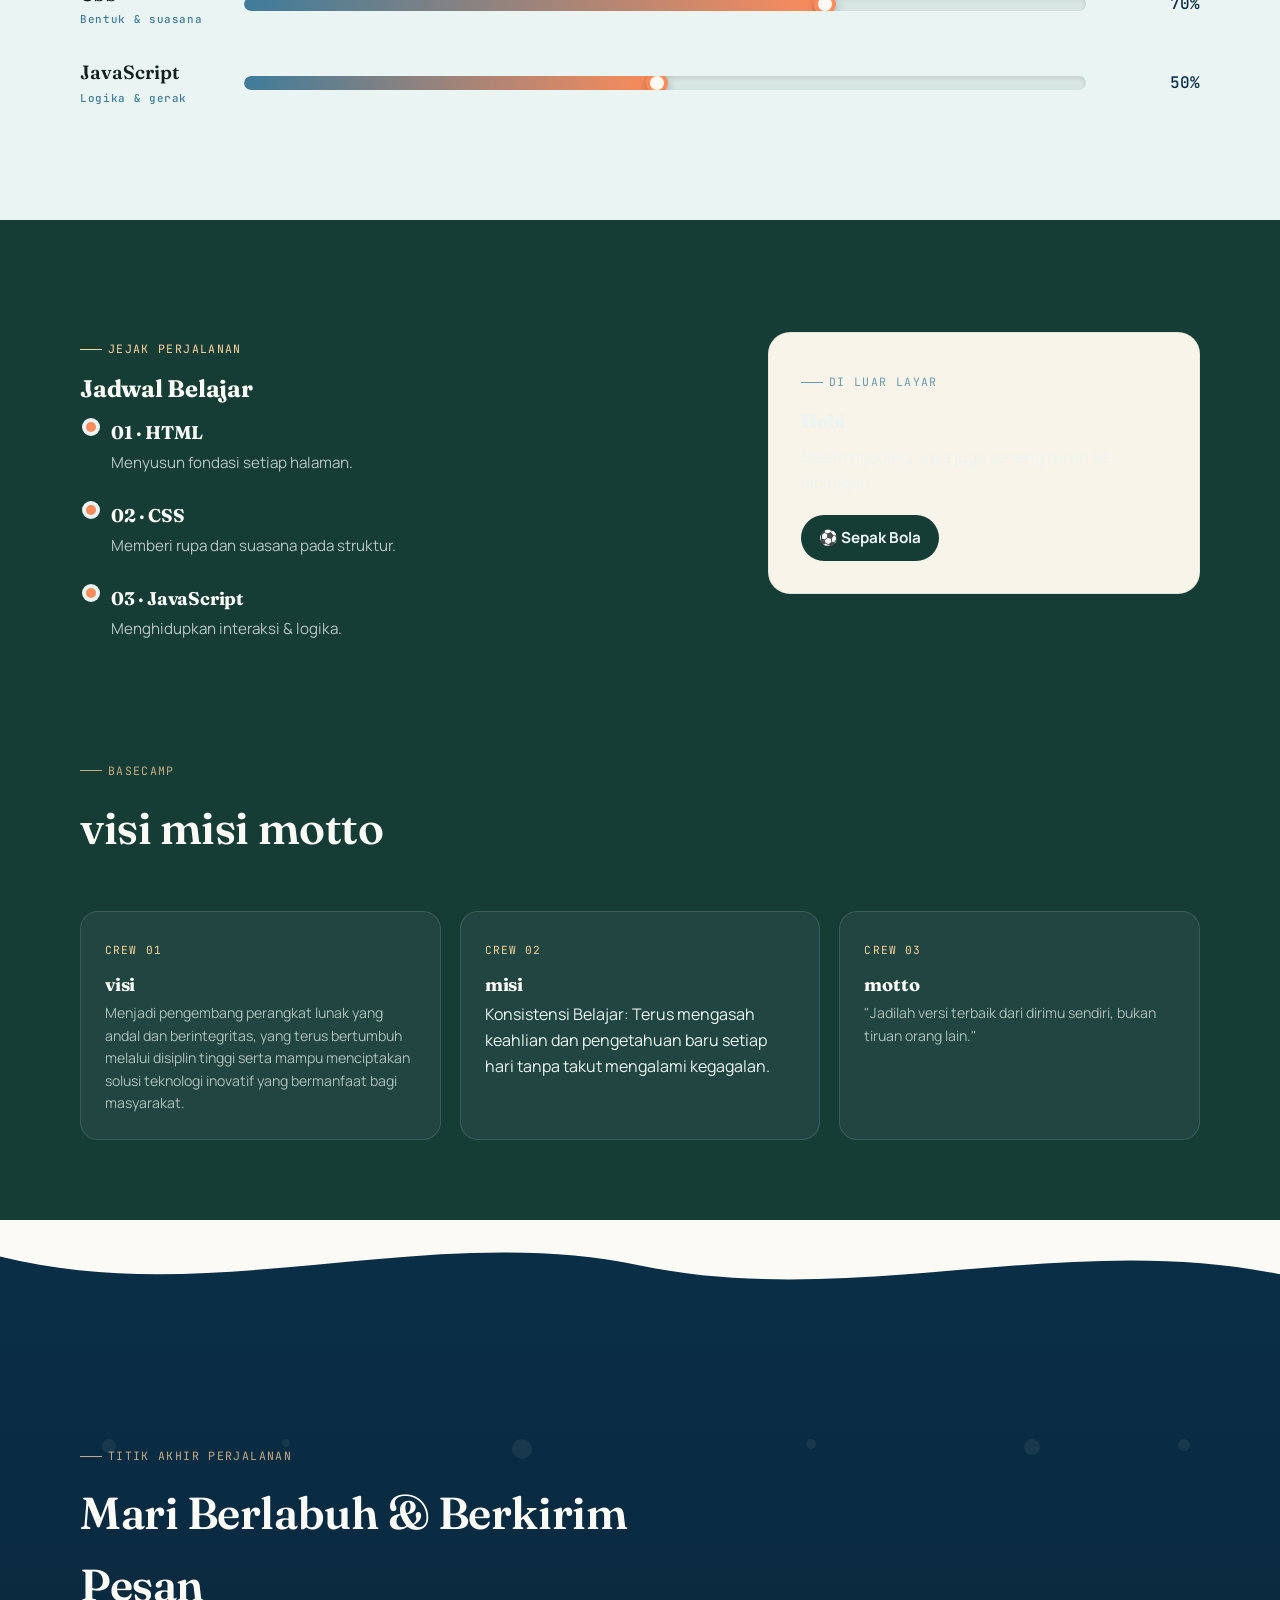
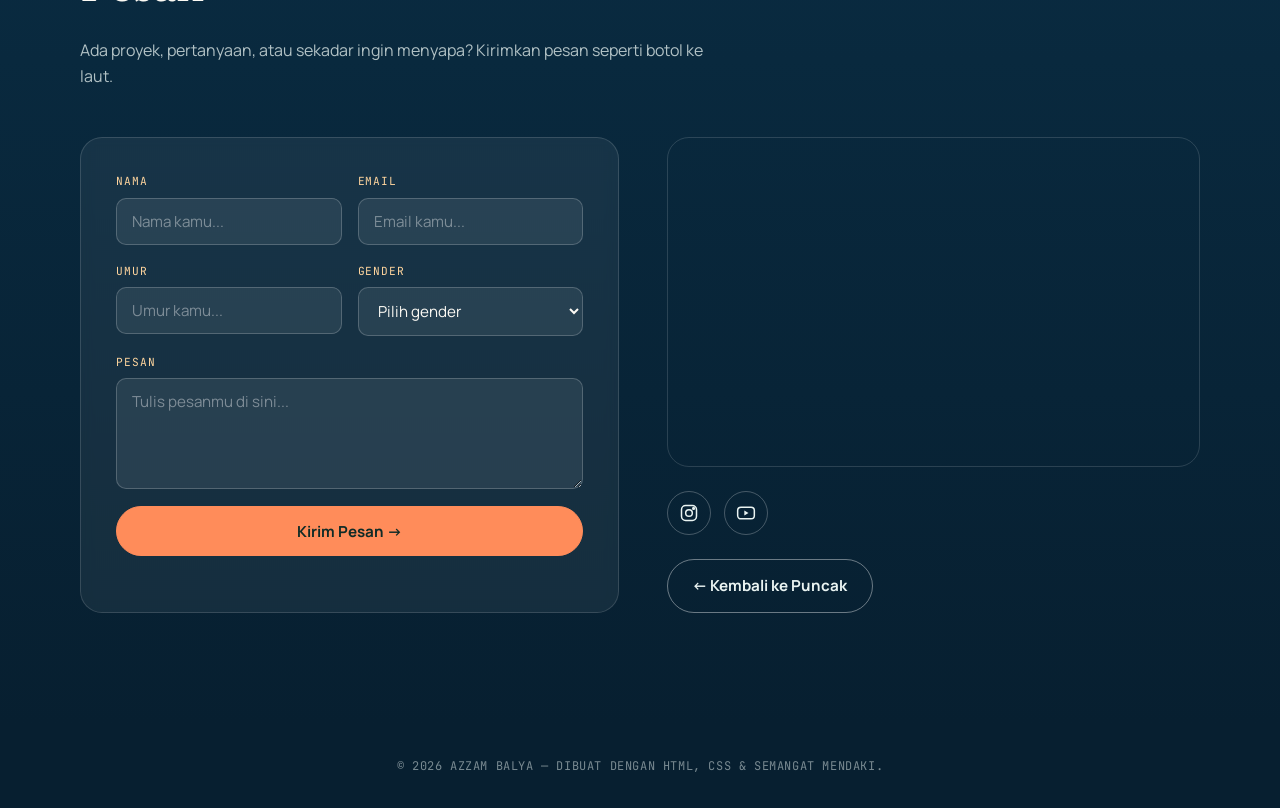
==== commit 8522a1cf: "page3.html" ====
--- a/page3.html
+++ b/page3.html
@@ -123,7 +123,7 @@
     </div>
     <div class="crew-grid">
       <div class="crew-card reveal"><span class="num">CREW 01</span><h3>visi</h3><p>Menjadi pengembang perangkat lunak yang andal dan berintegritas, yang terus bertumbuh melalui disiplin tinggi serta mampu menciptakan solusi teknologi inovatif yang bermanfaat bagi masyarakat.</p></div>
-      <div class="crew-card reveal reveal-delay-1"><span class="num">CREW 02</span><h3>misi</h3><p></p></div>
+      <div class="crew-card reveal reveal-delay-1"><span class="num">CREW 02</span><h3>misi</h3>Konsistensi Belajar: Terus mengasah keahlian dan pengetahuan baru setiap hari tanpa takut mengalami kegagalan.<p></p></div>
       <div class="crew-card reveal reveal-delay-2"><span class="num">CREW 03</span><h3>motto</h3><p>"Jadilah versi terbaik dari dirimu sendiri, bukan tiruan orang lain."</p></div>
      
     </div>
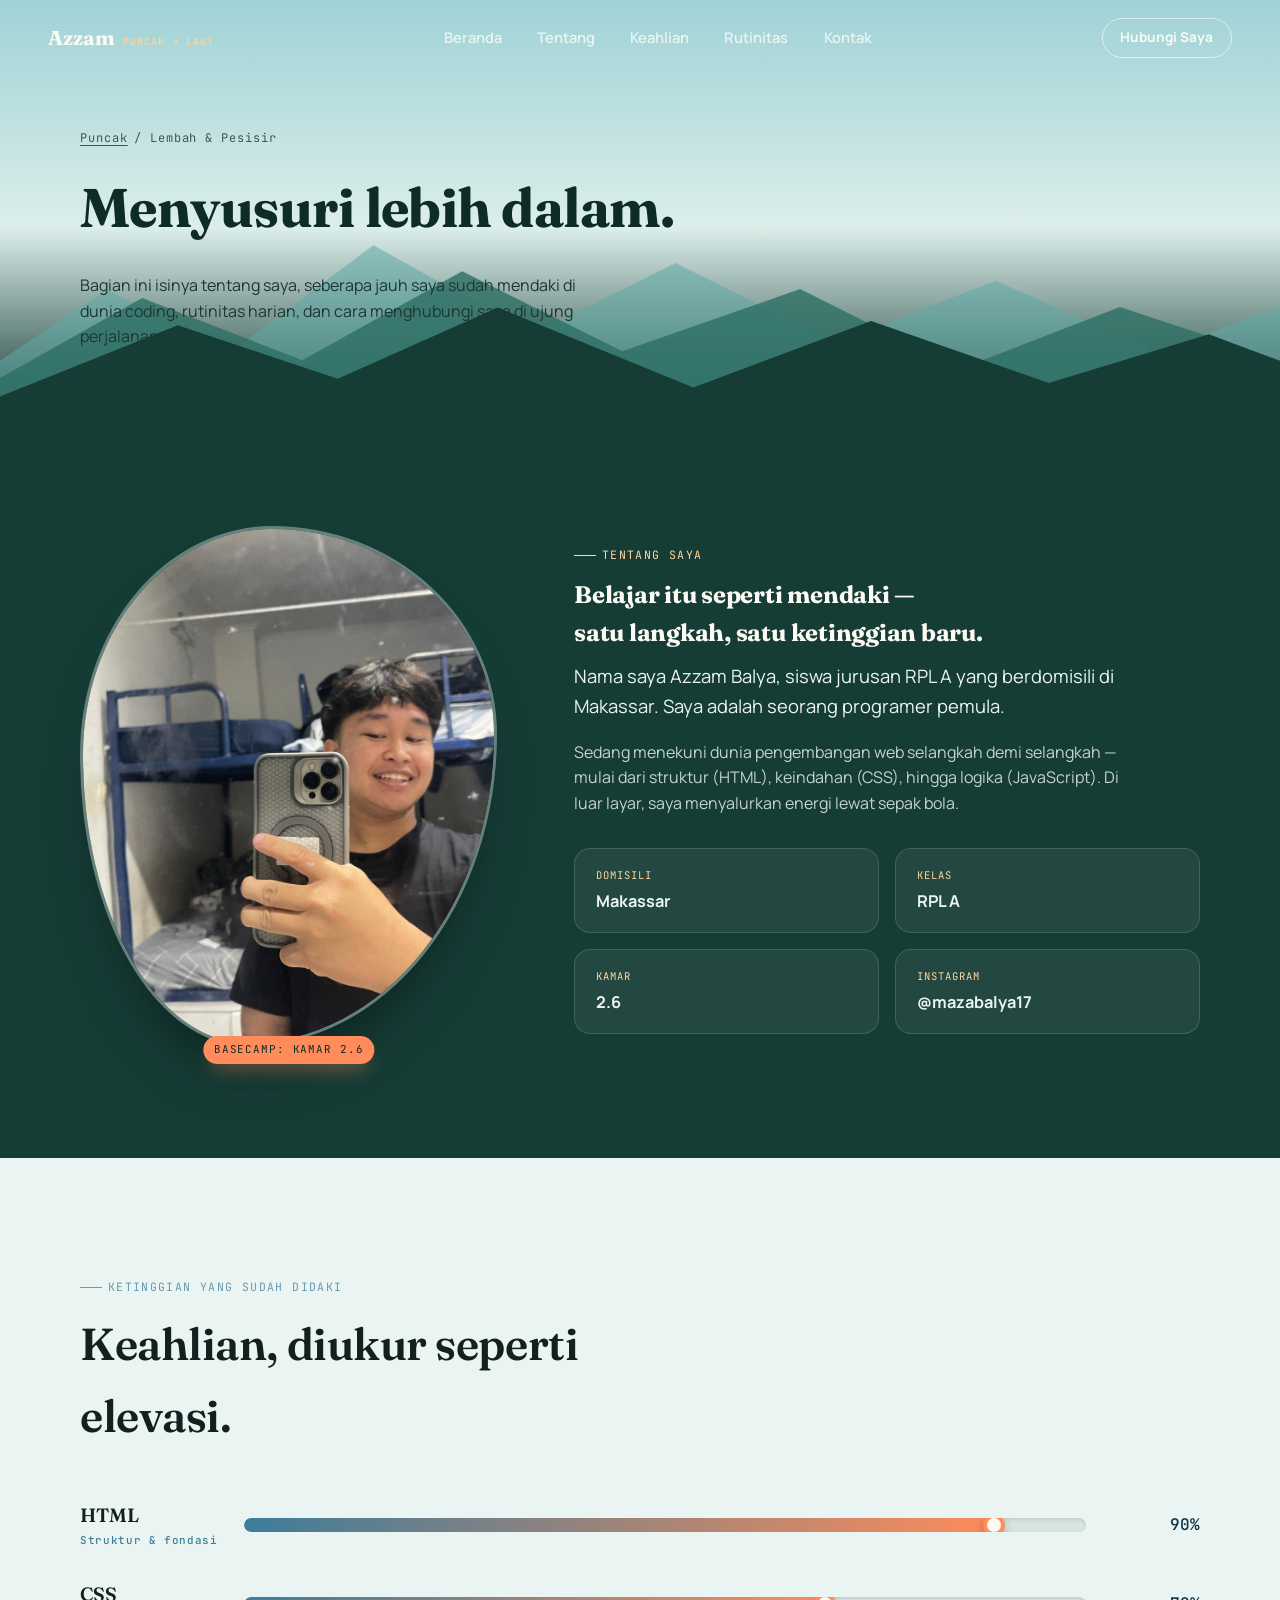
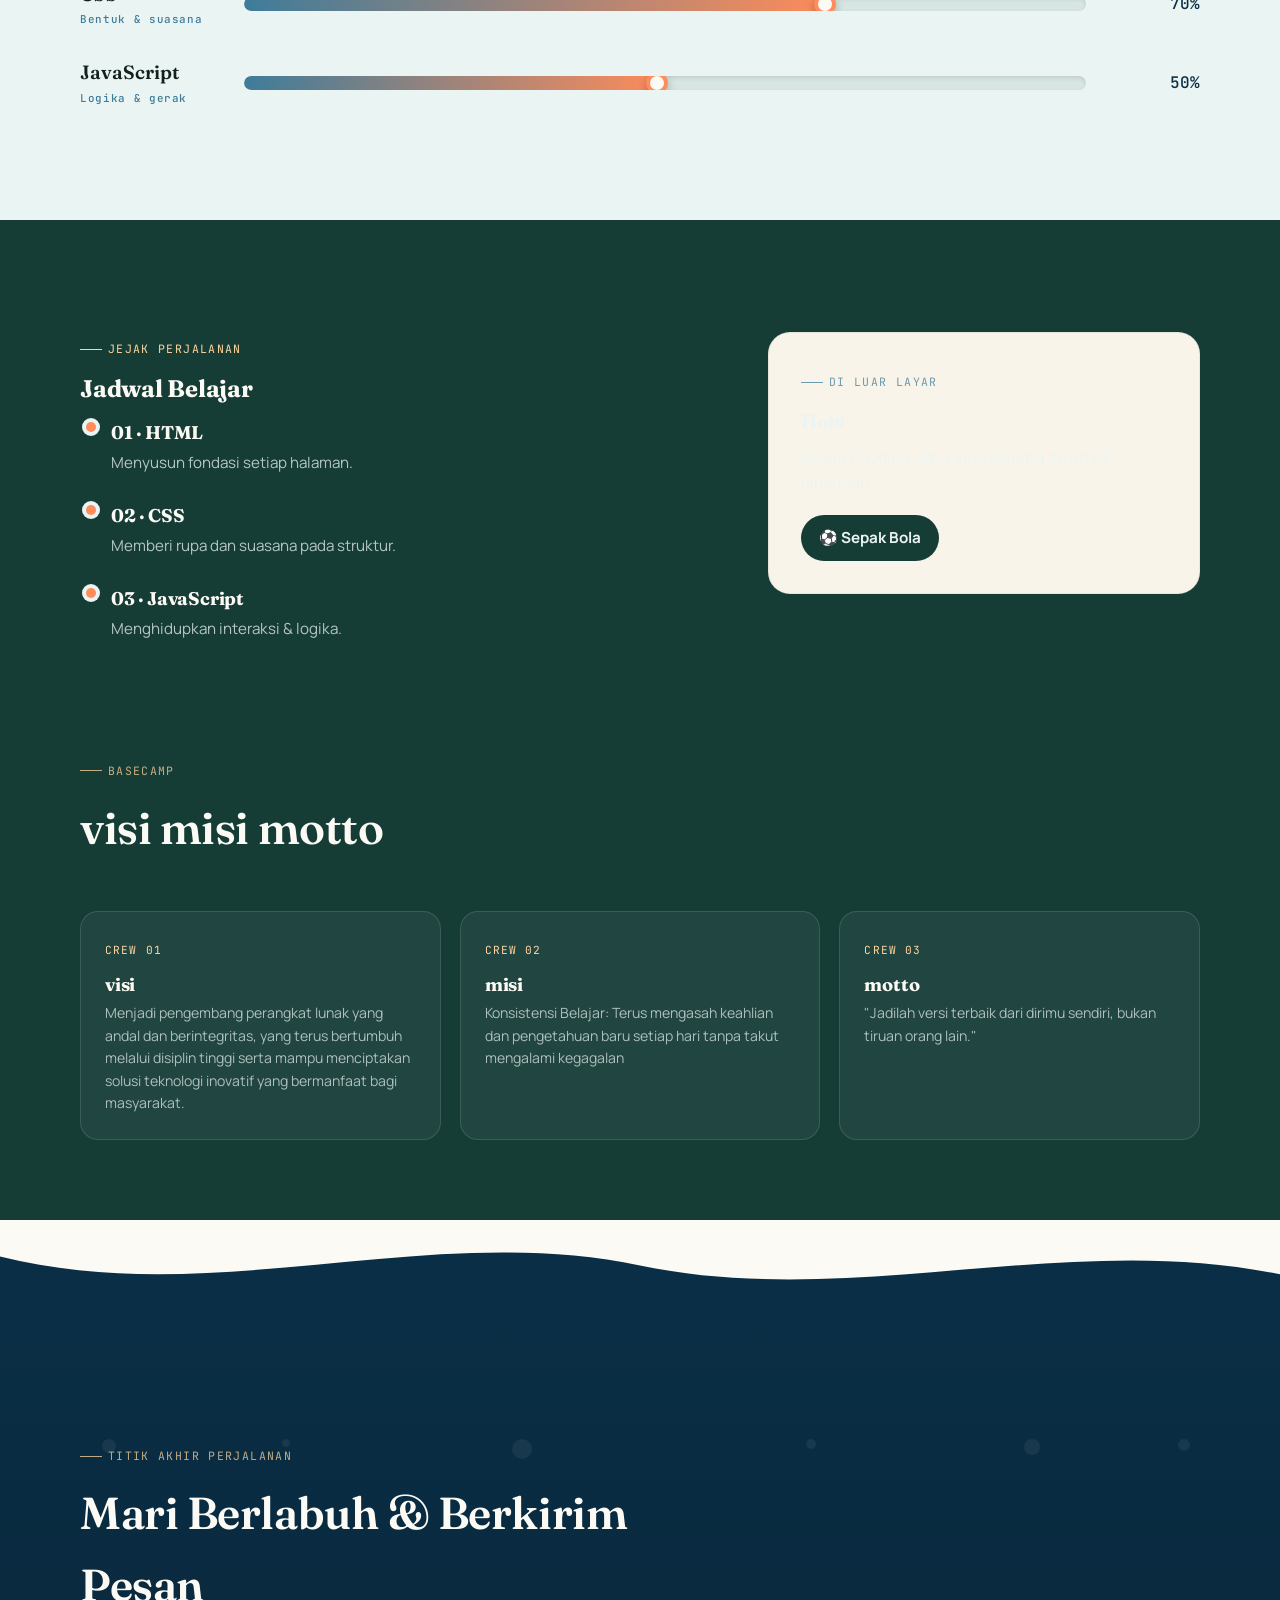
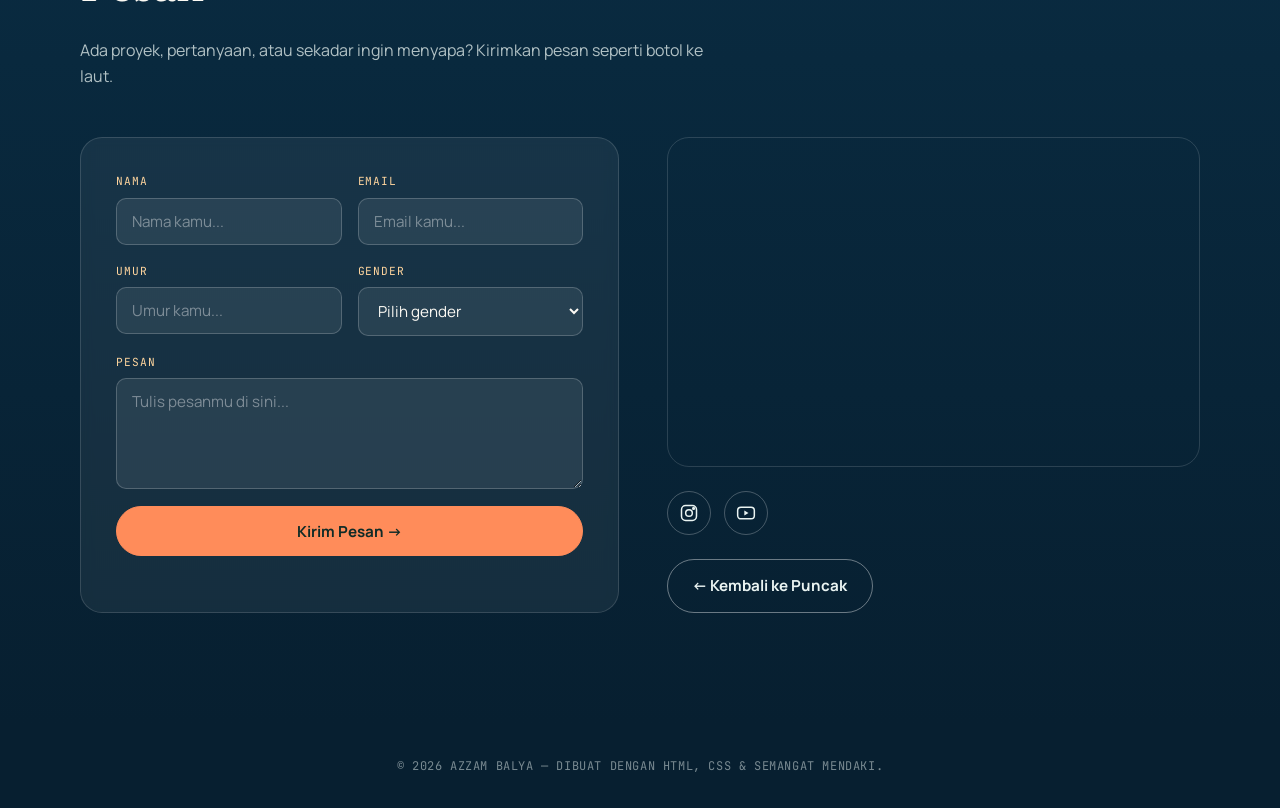
==== commit 096d0e19: "page3.html" ====
--- a/page3.html
+++ b/page3.html
@@ -123,7 +123,7 @@
     </div>
     <div class="crew-grid">
       <div class="crew-card reveal"><span class="num">CREW 01</span><h3>visi</h3><p>Menjadi pengembang perangkat lunak yang andal dan berintegritas, yang terus bertumbuh melalui disiplin tinggi serta mampu menciptakan solusi teknologi inovatif yang bermanfaat bagi masyarakat.</p></div>
-      <div class="crew-card reveal reveal-delay-1"><span class="num">CREW 02</span><h3>misi</h3>Konsistensi Belajar: Terus mengasah keahlian dan pengetahuan baru setiap hari tanpa takut mengalami kegagalan.<p></p></div>
+      <div class="crew-card reveal reveal-delay-1"><span class="num">CREW 02</span><h3>misi</h3><p>Konsistensi Belajar: Terus mengasah keahlian dan pengetahuan baru setiap hari tanpa takut mengalami kegagalan</p></div>
       <div class="crew-card reveal reveal-delay-2"><span class="num">CREW 03</span><h3>motto</h3><p>"Jadilah versi terbaik dari dirimu sendiri, bukan tiruan orang lain."</p></div>
      
     </div>
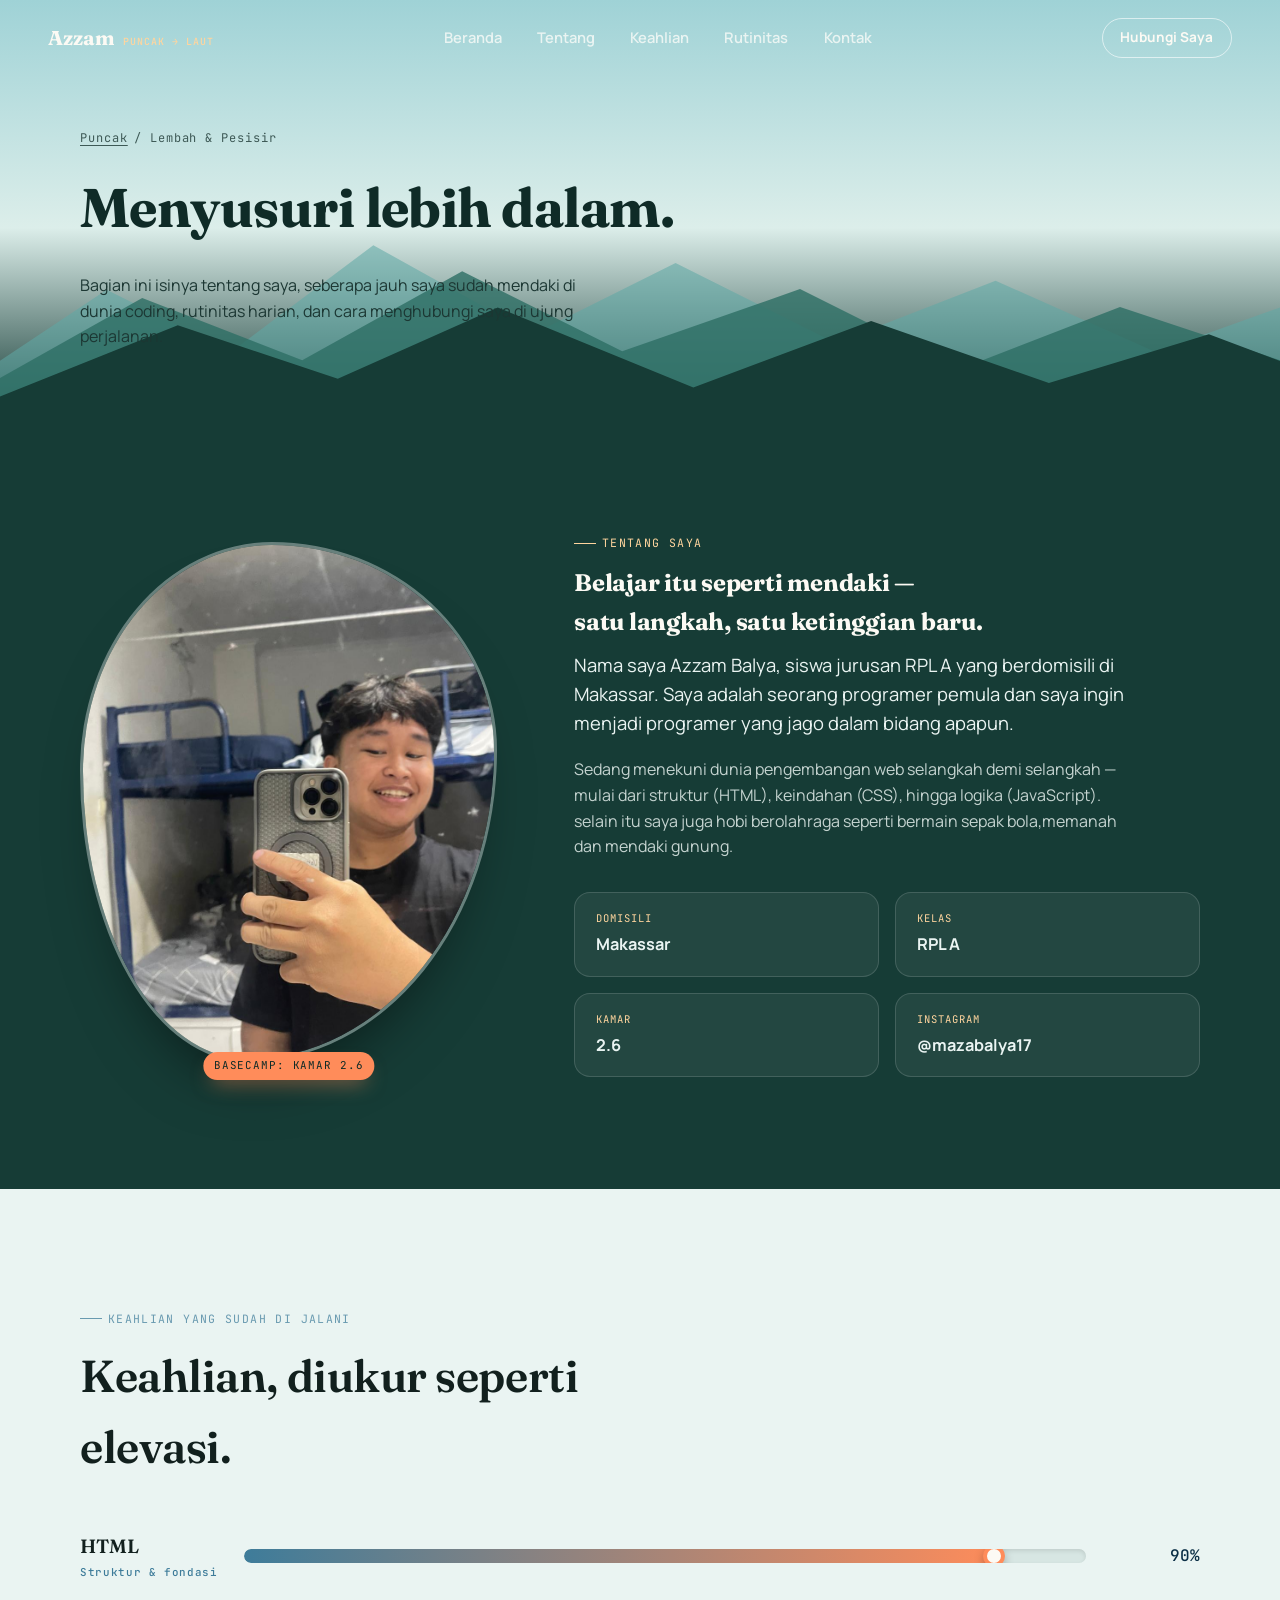
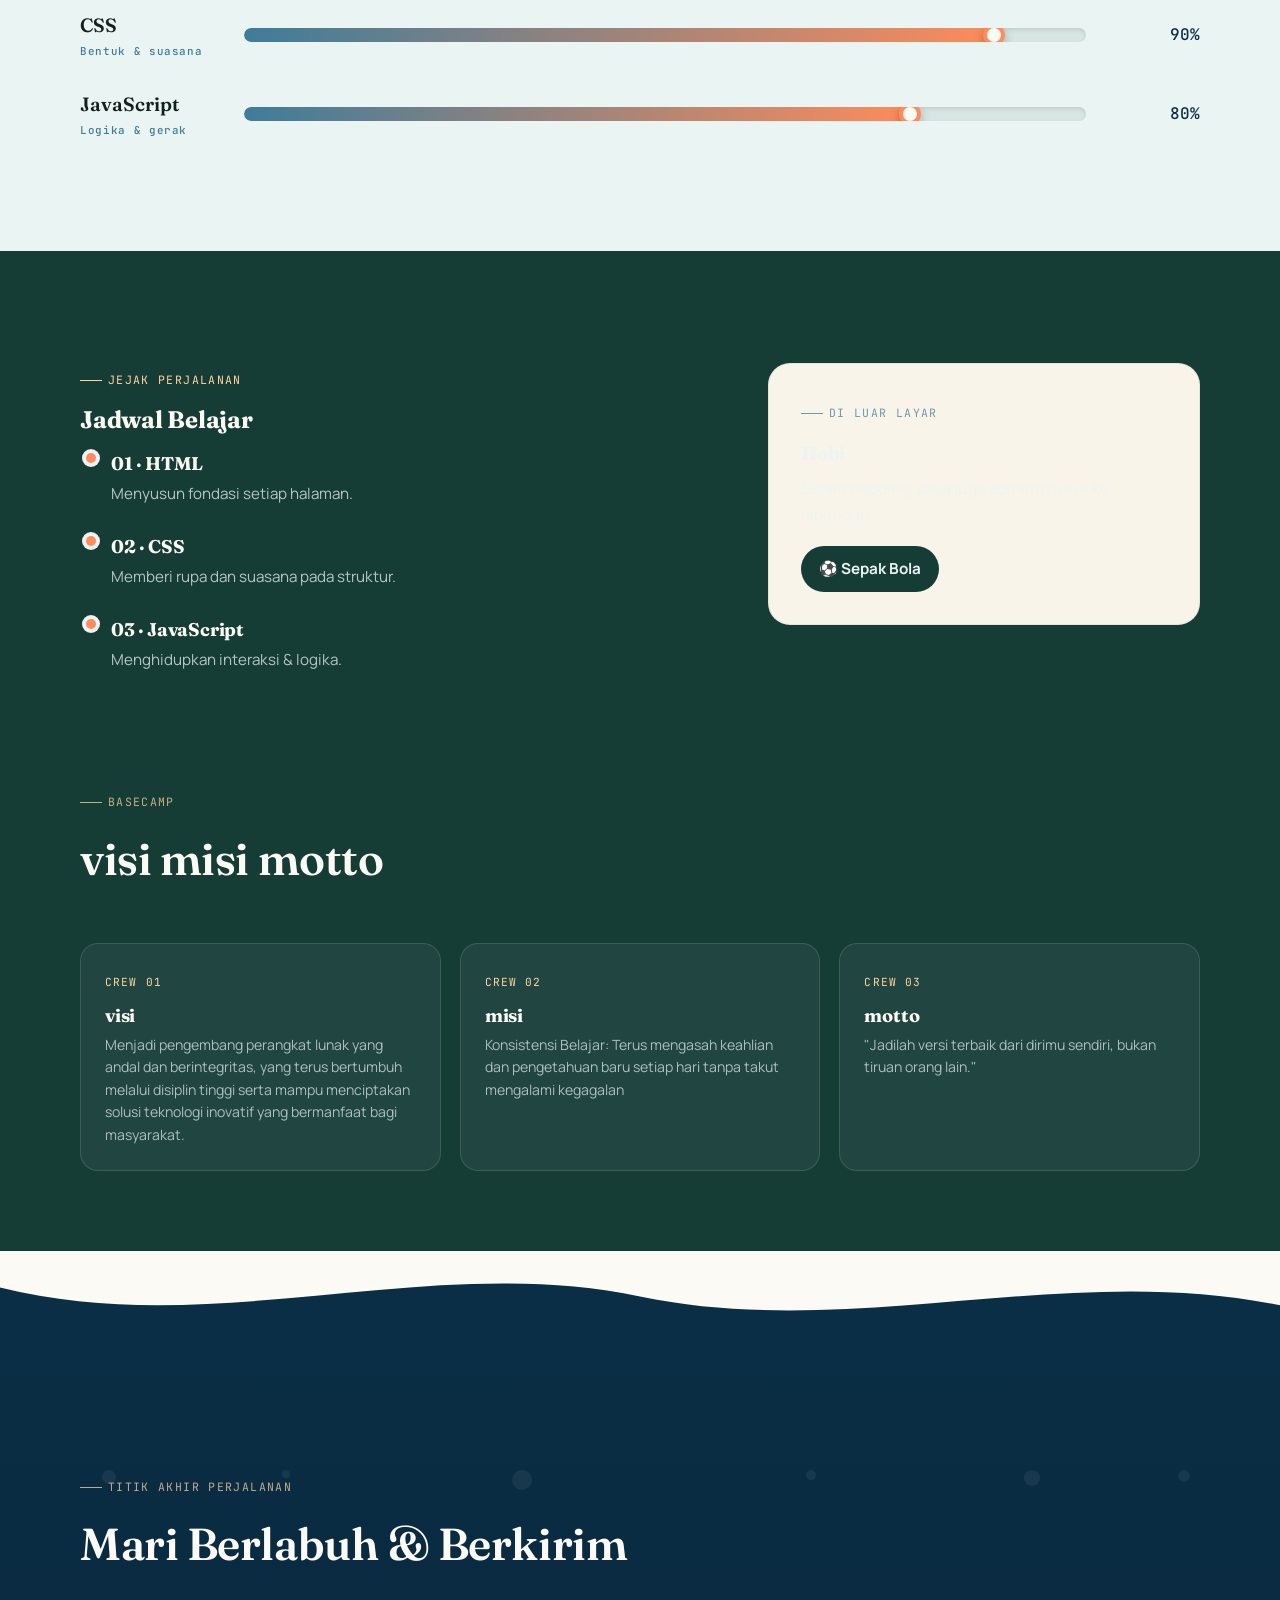
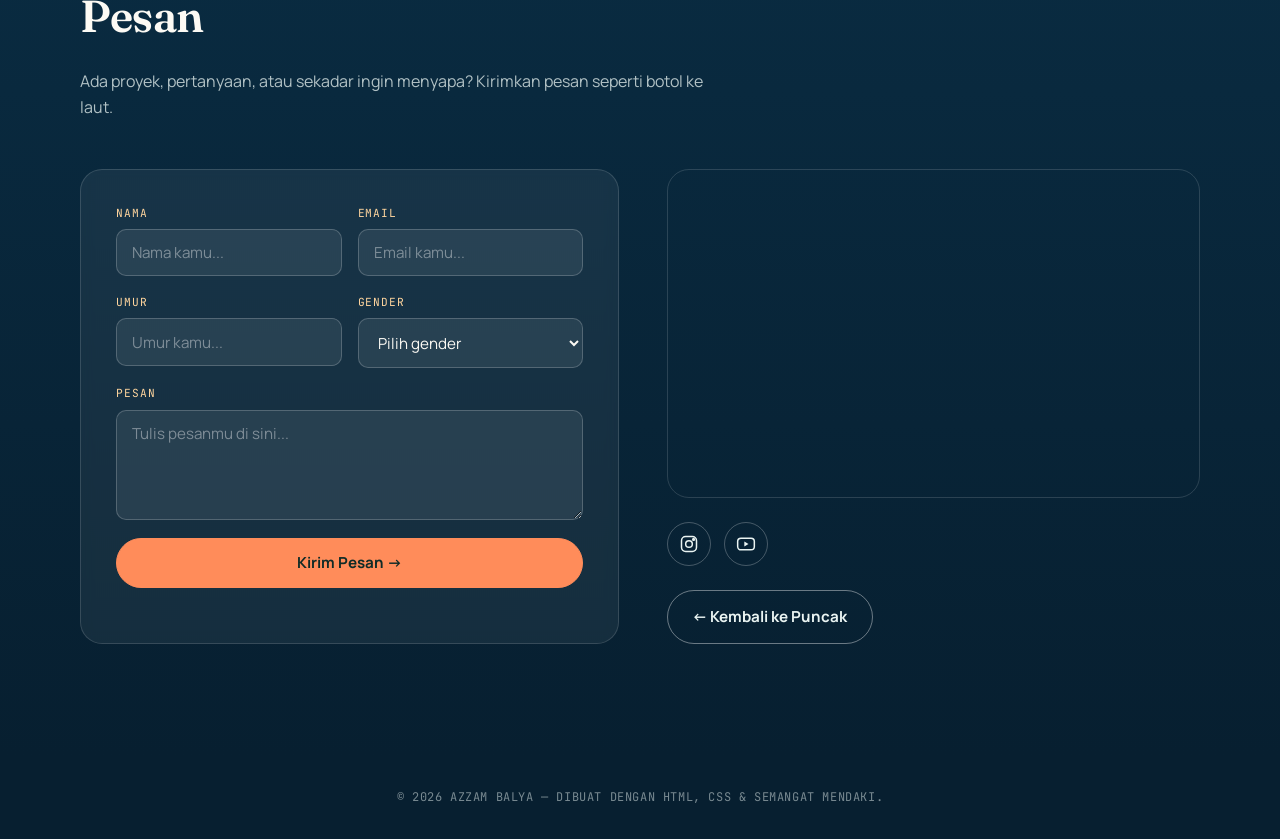
==== commit 44d80145: "page3.html" ====
--- a/page3.html
+++ b/page3.html
@@ -54,8 +54,8 @@
     <div class="about-text">
       <p class="eyebrow reveal" style="color:var(--sunrise-soft)">Tentang Saya</p>
       <h2 class="reveal reveal-delay-1">Belajar itu seperti mendaki —<br>satu langkah, satu ketinggian baru.</h2>
-      <p class="about-lede reveal reveal-delay-1">Nama saya Azzam Balya, siswa jurusan RPL A yang berdomisili di Makassar. Saya adalah seorang programer pemula.</p>
-      <p class="about-body reveal reveal-delay-2">Sedang menekuni dunia pengembangan web selangkah demi selangkah — mulai dari struktur (HTML), keindahan (CSS), hingga logika (JavaScript). Di luar layar, saya menyalurkan energi lewat sepak bola.</p>
+      <p class="about-lede reveal reveal-delay-1">Nama saya Azzam Balya, siswa jurusan RPL A yang berdomisili di Makassar. Saya adalah seorang programer pemula dan saya ingin menjadi programer yang jago dalam bidang apapun.</p>
+      <p class="about-body reveal reveal-delay-2">Sedang menekuni dunia pengembangan web selangkah demi selangkah — mulai dari struktur (HTML), keindahan (CSS), hingga logika (JavaScript). selain itu saya juga hobi berolahraga seperti bermain sepak bola,memanah dan mendaki gunung.</p>
       <div class="fact-grid reveal reveal-delay-3">
         <div class="fact"><span class="k">Domisili</span><span class="v">Makassar</span></div>
         <div class="fact"><span class="k">Kelas</span><span class="v">RPL A</span></div>
@@ -70,7 +70,7 @@
 <section class="skills section-pad" id="skills">
   <div class="container">
     <div class="section-head reveal">
-      <p class="eyebrow" style="color:var(--glacier-blue)">Ketinggian yang Sudah Didaki</p>
+      <p class="eyebrow" style="color:var(--glacier-blue)">keahlian yang sudah di jalani</p>
       <h2>Keahlian, diukur seperti elevasi.</h2>
     </div>
     <div class="elevation-list">
@@ -81,13 +81,13 @@
       </div>
       <div class="elev-item reveal reveal-delay-1">
         <span class="name">CSS<small>Bentuk & suasana</small></span>
-        <div class="gauge"><div class="gauge-fill" data-fill="70"></div></div>
-        <span class="amt">70%</span>
+        <div class="gauge"><div class="gauge-fill" data-fill="90"></div></div>
+        <span class="amt">90%</span>
       </div>
       <div class="elev-item reveal reveal-delay-2">
         <span class="name">JavaScript<small>Logika & gerak</small></span>
-        <div class="gauge"><div class="gauge-fill" data-fill="50"></div></div>
-        <span class="amt">50%</span>
+        <div class="gauge"><div class="gauge-fill" data-fill="80"></div></div>
+        <span class="amt">80%</span>
       </div>
     </div>
   </div>
